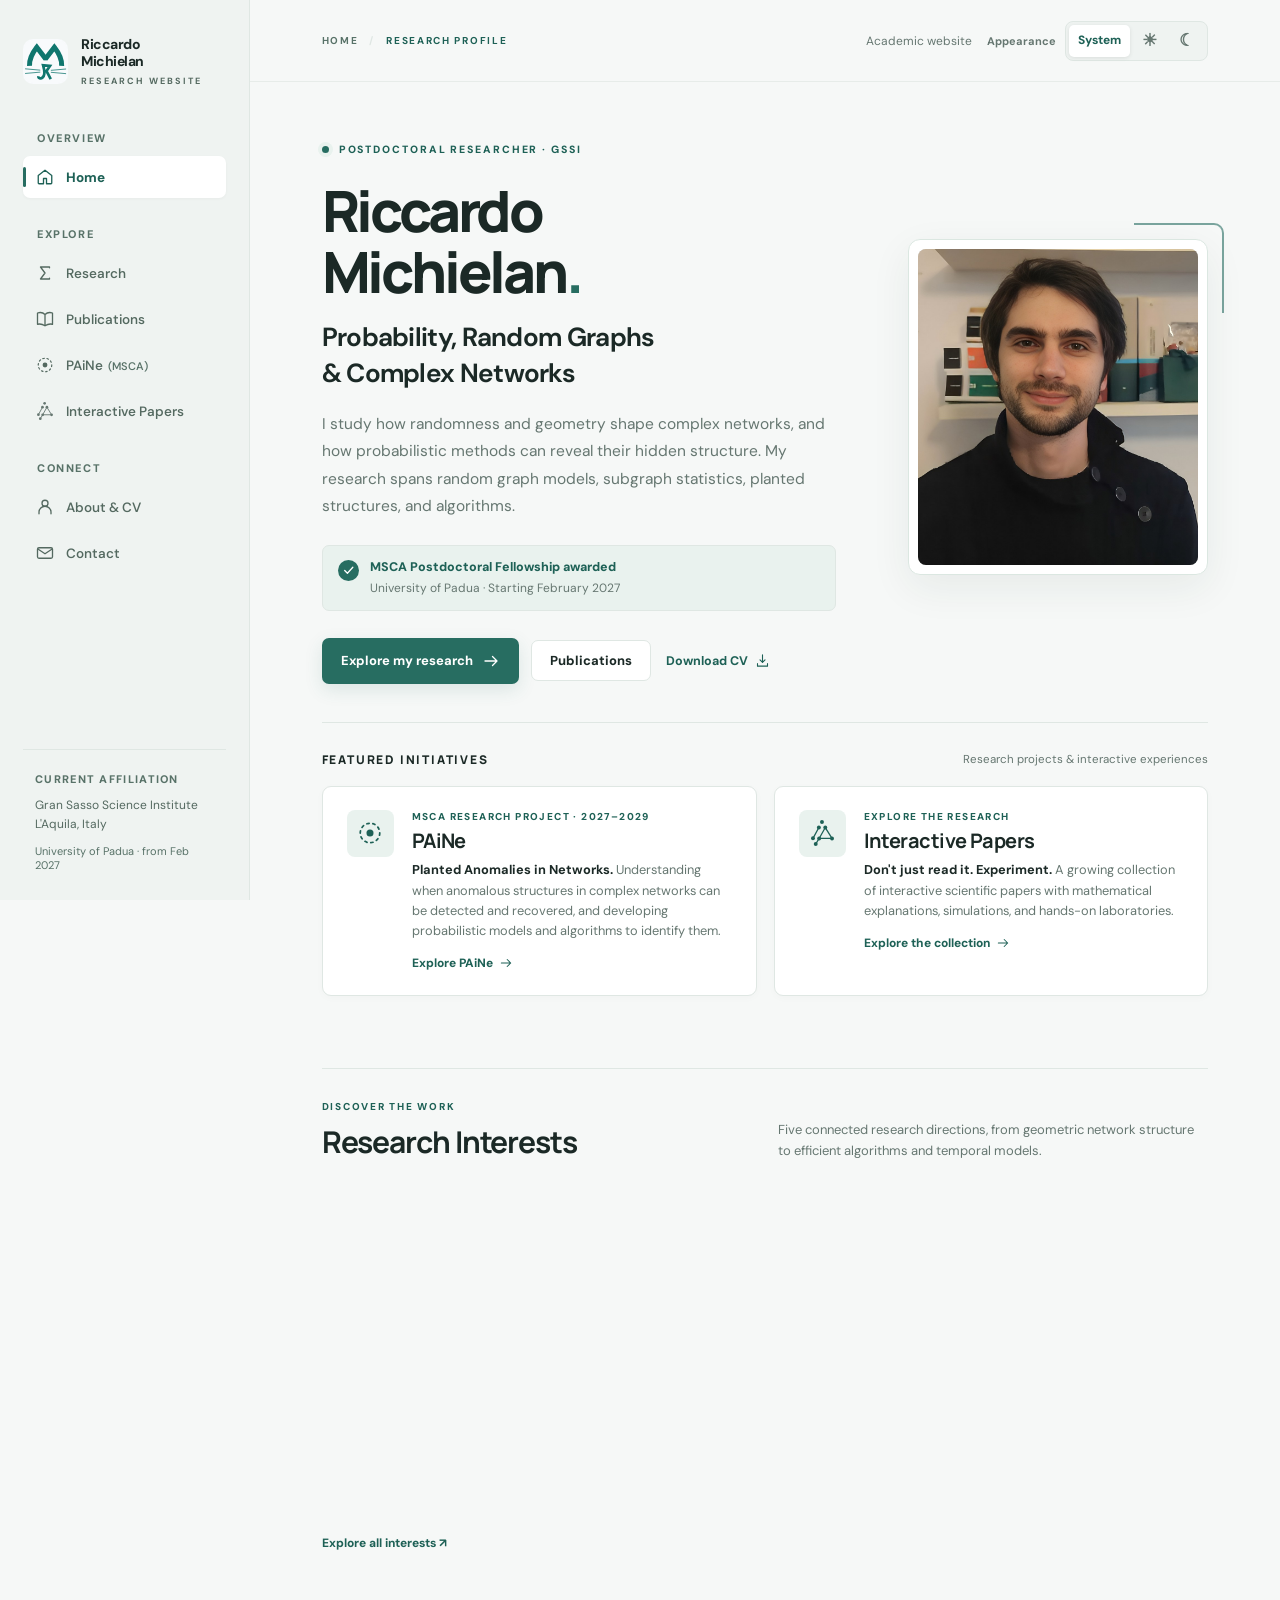
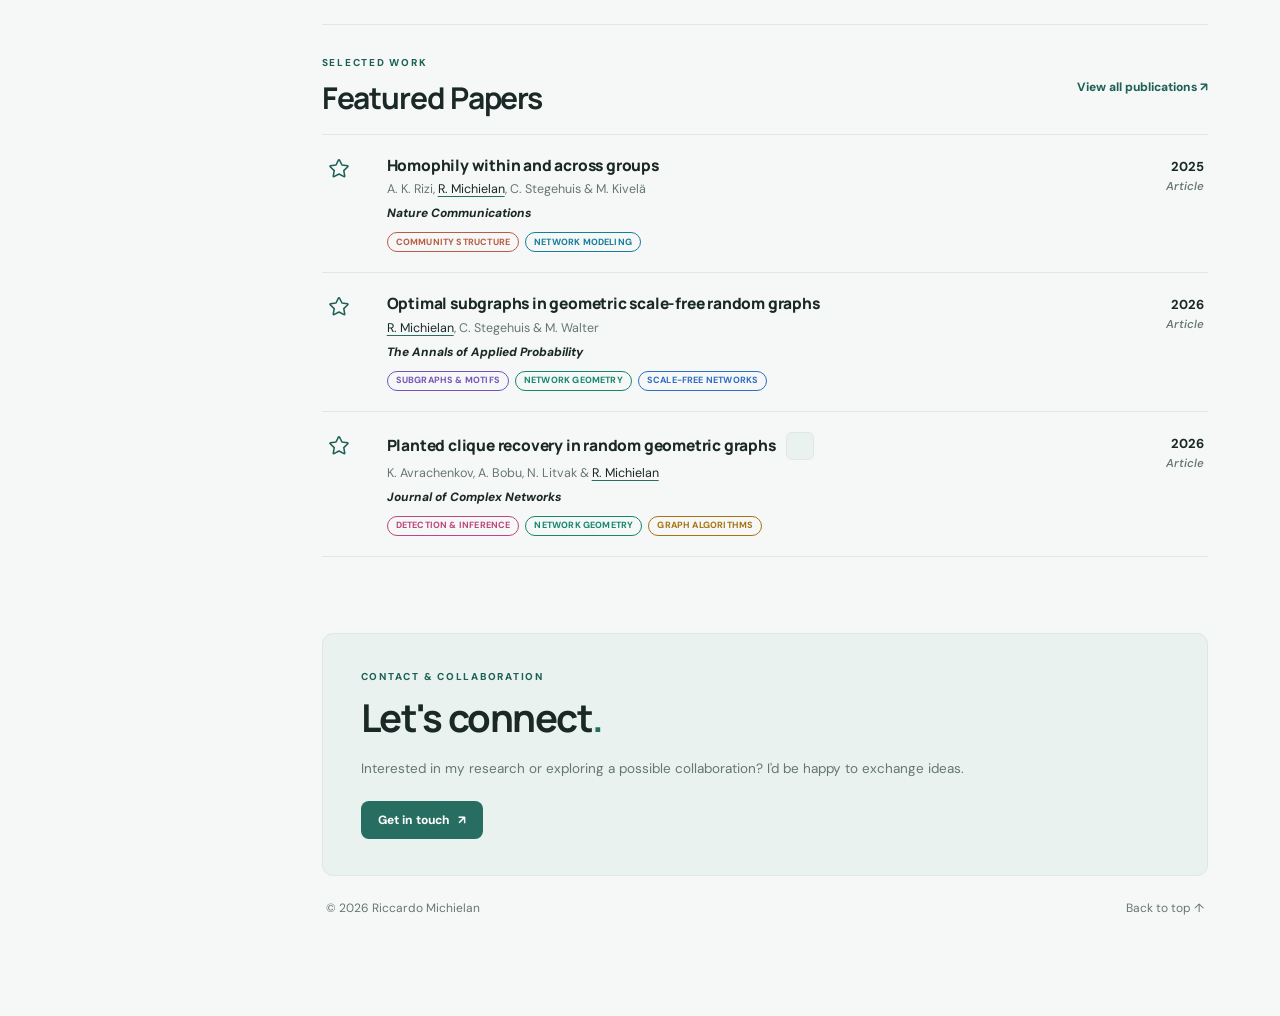
==== index.html @ 21cf95ad "Add files via upload" ====
<!DOCTYPE html>

<html data-theme="system" lang="en">
<head>
<meta charset="utf-8"/>
<meta content="width=device-width, initial-scale=1" name="viewport"/>
<meta content="light dark" name="color-scheme"/>
<meta content="Riccardo Michielan" name="author"/>
<meta content="Riccardo Michielan — probability, random graphs and complex networks. Research, publications, PAiNe and Interactive Papers." name="description"/>
<script>/* Set the saved appearance before rendering to avoid a flash. */
  (function(){var a='system';try{a=localStorage.getItem('ir-appearance')||localStorage.getItem('rm-site-appearance')||'system';}catch(e){}if(!['system','light','dark'].includes(a))a='system';var dark=a==='dark'||(a==='system'&&window.matchMedia&&matchMedia('(prefers-color-scheme: dark)').matches);document.documentElement.dataset.appearance=a;document.documentElement.dataset.theme=dark?'dark':'light';})();
  </script>
<meta content="#f6f8f7" name="theme-color"/>
<link href="assets/favicon-auto.svg?v=124" id="site-favicon" rel="icon" type="image/svg+xml"/>
<!-- SEO GENERATED: START -->
<link href="https://riccardo1803.github.io/site/" rel="canonical"/>
<meta content="index, follow, max-image-preview:large" name="robots"/>
<meta content="en_US" property="og:locale"/>
<meta content="website" property="og:type"/>
<meta content="Riccardo Michielan" property="og:site_name"/>
<meta content="Riccardo Michielan — Research" property="og:title"/>
<meta content="Riccardo Michielan — probability, random graphs and complex networks. Research, publications, PAiNe and Interactive Papers." property="og:description"/>
<meta content="https://riccardo1803.github.io/site/" property="og:url"/>
<meta content="https://riccardo1803.github.io/site/assets/social/home.png" property="og:image"/>
<meta content="1200" property="og:image:width"/>
<meta content="630" property="og:image:height"/>
<meta content="Riccardo Michielan — research in probability, random graphs and complex networks." property="og:image:alt"/>
<meta content="summary_large_image" name="twitter:card"/>
<meta content="Riccardo Michielan — Research" name="twitter:title"/>
<meta content="Riccardo Michielan — probability, random graphs and complex networks. Research, publications, PAiNe and Interactive Papers." name="twitter:description"/>
<meta content="https://riccardo1803.github.io/site/assets/social/home.png" name="twitter:image"/>
<script type="application/ld+json">{"@context":"https://schema.org","@graph":[{"@type":"WebPage","@id":"https://riccardo1803.github.io/site/#webpage","url":"https://riccardo1803.github.io/site/","name":"Riccardo Michielan — Research","inLanguage":"en","author":{"@id":"https://riccardo1803.github.io/site/#riccardo-michielan"}},{"@type":"Person","@id":"https://riccardo1803.github.io/site/#riccardo-michielan","name":"Riccardo Michielan","url":"https://riccardo1803.github.io/site/","image":"https://riccardo1803.github.io/site/assets/riccardo-portrait.jpg","identifier":"https://orcid.org/0000-0003-4642-8507","sameAs":["https://orcid.org/0000-0003-4642-8507","https://scholar.google.com/citations?user=sJLqJegAAAAJ&hl=en","https://www.researchgate.net/profile/Riccardo-Michielan-2","https://github.com/riccardo1803"],"knowsAbout":["Probability theory","Random graphs","Complex networks","Network geometry"],"affiliation":{"@type":"CollegeOrUniversity","name":"Gran Sasso Science Institute"},"alumniOf":[{"@type":"CollegeOrUniversity","name":"University of Twente"},{"@type":"CollegeOrUniversity","name":"University of Padua"}]},{"@type":"WebSite","@id":"https://riccardo1803.github.io/site/#website","url":"https://riccardo1803.github.io/site/","name":"Riccardo Michielan — Research","inLanguage":"en","creator":{"@id":"https://riccardo1803.github.io/site/#riccardo-michielan"}}]}</script>
<!-- SEO GENERATED: END -->
<title>Riccardo Michielan — Research</title>
<link href="assets/styles/site-core.css" rel="stylesheet"/>
<link href="assets/styles/carousel-foundation.css" rel="stylesheet"/>
<link href="assets/styles/index-specific.css" rel="stylesheet"/>
<link href="assets/styles/site-refinements.css" rel="stylesheet"/>


<link href="https://fonts.googleapis.com" rel="preconnect"/>
<link crossorigin="anonymous" href="https://fonts.gstatic.com" rel="preconnect"/>

</head>
<body>
<svg aria-hidden="true" style="position:absolute;width:0;height:0;overflow:hidden" xmlns="http://www.w3.org/2000/svg">
<symbol id="i-home" viewbox="0 0 24 24"><path d="m3 10 9-7 9 7v10a1 1 0 0 1-1 1h-6v-7h-4v7H4a1 1 0 0 1-1-1z"></path></symbol>
<symbol id="i-network" viewbox="0 0 24 24"><circle cx="6" cy="5" r="2"></circle><circle cx="18" cy="6" r="2"></circle><circle cx="12" cy="19" r="2"></circle><circle cx="3" cy="16" r="2"></circle><path d="M7.7 6 10.8 17M16.5 7.5 13 17.4M5 14.4l1-7.4"></path></symbol>
<symbol id="i-book" viewbox="0 0 24 24"><path d="M12 6c-3-3-7-3-10-2v15c4-1 7 0 10 2 3-2 6-3 10-2V4c-3-1-7-1-10 2Zm0 0v15"></path></symbol>
<symbol id="i-layers" viewbox="0 0 24 24"><path d="m12 3 9 5-9 5-9-5 9-5Zm-9 9 9 5 9-5M3 16l9 5 9-5"></path></symbol>
<symbol id="i-user" viewbox="0 0 24 24"><circle cx="12" cy="7" r="4"></circle><path d="M4 21v-2a8 8 0 0 1 16 0v2"></path></symbol>
<symbol id="i-mail" viewbox="0 0 24 24"><rect height="14" rx="2" width="20" x="2" y="5"></rect><path d="m3 7 9 6 9-6"></path></symbol>
<symbol id="i-arrow" viewbox="0 0 24 24"><path d="M4 12h16m-6-6 6 6-6 6"></path></symbol>
<symbol id="i-download" viewbox="0 0 24 24"><path d="M12 3v12m-4-4 4 4 4-4M4 17v4h16v-4"></path></symbol>
<symbol id="i-check" viewbox="0 0 24 24"><path d="m5 12 5 5L20 6"></path></symbol>
<symbol id="i-menu" viewbox="0 0 24 24"><path d="M4 6h16M4 12h16M4 18h16"></path></symbol>
</svg>
<div class="shell">
<aside aria-label="Primary navigation" class="sidebar" id="sidebar">
<a aria-label="Riccardo Michielan homepage" class="brand" href="#top">
<div aria-hidden="true" class="brandmark"><img alt="" class="site-logo-light" height="39" src="assets/logo-mitch-light.svg?v=124" width="39"/><img alt="" class="site-logo-dark" height="39" src="assets/logo-mitch-dark.svg?v=124" width="39"/></div>
<div><div class="brand-name">Riccardo<br/>Michielan</div><div class="brand-sub">Research website</div></div>
</a>
<nav class="side-nav">
<div><p class="nav-label">OVERVIEW</p><div class="nav-list"><a aria-current="page" class="nav-link active" href="#top"><svg class="ico"><use href="#i-home"></use></svg>Home</a></div></div>
<div><p class="nav-label">EXPLORE</p><div class="nav-list">
<a class="nav-link" href="research.html"><svg aria-hidden="true" class="ico" fill="none" stroke="currentColor" stroke-linecap="round" stroke-linejoin="round" stroke-width="1.75" viewbox="0 0 24 24"><path d="M18 5V4H6l6 8-6 8h12v-1"></path></svg>Research</a>
<a class="nav-link" href="publications.html"><svg class="ico"><use href="#i-book"></use></svg>Publications</a><a class="nav-link" href="paine.html"><svg aria-hidden="true" class="ico paine-nav-icon" viewbox="0 0 24 24"><circle cx="12" cy="12" fill="currentColor" r="3.25" stroke="none"></circle><circle cx="12" cy="12" fill="none" r="9" stroke="currentColor" stroke-dasharray="2.1 3.5" stroke-width="1.6"></circle></svg><span class="nav-paine-label">PAiNe <small>(MSCA)</small></span></a>
<a class="nav-link" href="interactive-papers.html"><span aria-hidden="true" class="nav-special-icon"></span>Interactive Papers</a>
</div></div>
<div><p class="nav-label">CONNECT</p><div class="nav-list">
<a class="nav-link" href="about.html"><svg class="ico"><use href="#i-user"></use></svg>About &amp; CV</a>
<a class="nav-link" href="contacts.html"><svg class="ico"><use href="#i-mail"></use></svg>Contact</a>
</div></div>
</nav>
<div class="sidebar-foot"><span class="key">CURRENT AFFILIATION</span><span class="where">Gran Sasso Science Institute<br/>L'Aquila, Italy</span><span class="tiny">University of Padua · from Feb 2027</span></div>
</aside>
<main class="main" id="top">
<header class="topbar">
<button aria-controls="sidebar" aria-expanded="false" aria-label="Open navigation" class="mobile-menu-btn" id="navToggle"><svg class="ico"><use href="#i-menu"></use></svg></button>
<div class="breadcrumbs"><span>Home</span><span class="slash">/</span><span>Research profile</span></div>
<div class="top-actions"><span class="top-year">Academic website</span><div aria-label="Appearance" class="appearance" role="group"><span class="appearance-label">Appearance</span><div class="appearance-buttons"><button aria-label="Follow system appearance" aria-pressed="true" id="theme-system" title="Use system appearance" type="button">System</button><button aria-label="Light appearance" aria-pressed="false" id="theme-light" title="Light appearance" type="button"><span aria-hidden="true" class="appearance-icon">☀</span></button><button aria-label="Dark appearance" aria-pressed="false" id="theme-dark" title="Dark appearance" type="button"><span aria-hidden="true" class="appearance-icon">☾</span></button></div></div></div>
</header>
<div class="content">
<section aria-labelledby="hero-title" class="hero">
<div class="hero-copy">
<div class="hero-head">
<div class="eyebrow">Postdoctoral researcher · GSSI</div>
<h1 id="hero-title"><span>Riccardo</span><span>Michielan<i>.</i></span></h1>
<p class="hero-discipline">Probability, Random Graphs<br/>&amp; Complex Networks</p>
</div>
<div class="hero-body">
<p class="hero-description">I study how randomness and geometry shape complex networks, and how probabilistic methods can reveal their hidden structure. My research spans random graph models, subgraph statistics, planted structures, and algorithms.</p>
<div class="status"><div class="status-symbol"><svg class="ico"><use href="#i-check"></use></svg></div><div><strong>MSCA Postdoctoral Fellowship awarded</strong><p>University of Padua · Starting February 2027</p></div></div>
<div class="actions"><a class="btn primary" href="research.html">Explore my research <svg class="ico"><use href="#i-arrow"></use></svg></a><a class="btn secondary" href="publications.html">Publications</a><a class="text-link" download="" href="assets/Riccardo_Michielan_CV.pdf">Download CV <svg class="ico" style="width:15px;height:15px"><use href="#i-download"></use></svg></a></div>
</div>
</div>
<div class="photo-area"><div aria-hidden="true" class="photo-corner"></div><div class="portrait-frame"><img alt="Portrait of Riccardo Michielan" decoding="async" fetchpriority="high" height="1150" src="assets/riccardo-portrait.jpg" width="1150"/></div></div>
</section>
<section aria-label="Featured initiatives" class="feature-section">
<div class="section-kicker"><h2>Featured initiatives</h2><span>Research projects &amp; interactive experiences</span></div>
<div class="feature-grid">
<article class="feature" id="paine"><div class="feature-icon"><svg aria-hidden="true" class="ico paine-nav-icon feature-brand-icon" viewbox="0 0 24 24"><circle cx="12" cy="12" fill="currentColor" r="3.25" stroke="none"></circle><circle cx="12" cy="12" fill="none" r="9" stroke="currentColor" stroke-dasharray="2.1 3.5" stroke-width="1.6"></circle></svg></div><div><div class="feature-label">MSCA research project · 2027–2029</div><h3>PAiNe</h3><p><strong>Planted Anomalies in Networks.</strong> Understanding when anomalous structures in complex networks can be detected and recovered, and developing probabilistic models and algorithms to identify them.</p><a href="paine.html">Explore PAiNe <svg class="ico" style="width:14px;height:14px"><use href="#i-arrow"></use></svg></a></div></article>
<article class="feature" id="interactive-research"><div class="feature-icon"><span aria-hidden="true" class="ip-brand-icon feature-brand-icon"></span></div><div><div class="feature-label">Explore the research</div><h3>Interactive Papers</h3><p><strong>Don't just read it. Experiment.</strong> A growing collection of interactive scientific papers with mathematical explanations, simulations, and hands-on laboratories.</p><a href="interactive-papers.html">Explore the collection <svg class="ico" style="width:14px;height:14px"><use href="#i-arrow"></use></svg></a></div></article>
</div>
</section>
<section aria-labelledby="research-heading" class="below-section research-interests" id="research">
<div class="section-title-row"><div><div class="small-overline">DISCOVER THE WORK</div><h2 id="research-heading">Research Interests</h2></div>
<p>Five connected research directions, from geometric network structure to efficient algorithms and temporal models.</p></div>
<div aria-label="Research interests carousel" class="research-carousel">
<div class="carousel-shell"><div aria-label="Five research interests. Scroll horizontally to explore." class="carousel-viewport" id="research-carousel" role="region" tabindex="0">
<div class="carousel-track">
<a aria-label="Read about Network Geometry" class="interest-card" href="research.html#network-geometry"><div class="interest-art"><img alt="Abstract network revealing a curved geometric surface" decoding="async" height="887" loading="lazy" src="assets/optimized/research-network-geometry.webp" width="1774"/></div><div class="interest-content"><span class="interest-index">01 / Models and structure</span><h3>Network Geometry</h3><p>How spatial structure and degree heterogeneity shape random networks.</p></div></a>
<a aria-label="Read about Subgraphs and Rare Events" class="interest-card" href="research.html#subgraphs-rare-events"><div class="interest-art"><img alt="An abstract graph with a highlighted four-node tetrahedron motif" decoding="async" height="887" loading="lazy" src="assets/optimized/research-subgraphs-rare-events.webp" width="1774"/></div><div class="interest-content"><span class="interest-index">02 / Local structure, fluctuations</span><h3>Subgraphs and Rare Events</h3><p>Subgraph statistics, optimal patterns and rare fluctuations.</p></div></a>
<a aria-label="Read about Inference of Hidden Structures" class="interest-card" href="research.html#hidden-structures"><div class="interest-art"><img alt="An abstract graph with dashed and partially obscured communities" decoding="async" height="887" loading="lazy" src="assets/optimized/research-hidden-structures.webp" width="1774"/></div><div class="interest-content"><span class="interest-index">03 / Detection and recovery</span><h3>Inference of Hidden Structures</h3><p>Homophily, network inference and recovery of latent patterns.</p></div></a>
<a aria-label="Read about Scalable Graph Algorithms" class="interest-card" href="research.html#scalable-algorithms"><div class="interest-art"><img alt="An abstract network reorganized into smaller graph structures" decoding="async" height="887" loading="lazy" src="assets/optimized/research-scalable-algorithms.webp" width="1774"/></div><div class="interest-content"><span class="interest-index">04 / Efficient computation</span><h3>Scalable Graph Algorithms</h3><p>Efficient generation, sampling and analysis of random networks.</p></div></a>
<a aria-label="Read about Temporal Networks &amp; Dynamics" class="interest-card" href="research.html#temporal-networks"><div class="interest-art"><img alt="An abstract temporal network with edges fading across layered time steps" decoding="async" height="887" loading="lazy" src="assets/optimized/research-temporal-networks.webp?v=124" width="1774"/></div><div class="interest-content"><span class="interest-index">05 / Network processes</span><h3>Temporal Networks &amp; Dynamics</h3><p>Connectivity and stochastic processes in time-varying graphs.</p></div></a>
</div>
</div><button aria-label="Previous research interest" class="carousel-arrow carousel-arrow-prev" id="carousel-prev" type="button">‹</button><button aria-label="Next research interest" class="carousel-arrow carousel-arrow-next" id="carousel-next" type="button">›</button></div>
<div class="carousel-bottom"><label class="carousel-range-label" for="carousel-scrubber">Browse research interests</label><input aria-label="Drag to browse the five research interests" id="carousel-scrubber" max="4" min="0" step="0.01" type="range" value="0"/><span aria-live="off" class="carousel-count" id="carousel-count">01 / 05</span></div>
</div><a class="section-all-link" href="research.html">Explore all interests ↗</a></section>
<section aria-labelledby="pub-heading" class="below-section publications-section" id="publications">
<div class="section-title-row publication-title-row"><div><div class="small-overline">SELECTED WORK</div><h2 id="pub-heading">Featured Papers</h2></div><a class="view-all" href="publications.html">View all publications <span aria-hidden="true">↗</span></a></div>
<div class="publication-list">
<!-- GENERATED FEATURED PAPERS: START -->
<article class="publication"><span class="pub-number pub-star-item" aria-hidden="true"><svg class="pub-featured-star" viewBox="0 0 24 24" fill="none" stroke="currentColor" stroke-width="1.85" stroke-linecap="round" stroke-linejoin="round"><path d="M12 2.9c.22 0 .42.13.52.34l2.73 5.48 6.05.89c.46.07.63.64.3.96l-4.38 4.27 1.04 6.04c.08.46-.4.8-.81.59L12 18.61l-5.45 2.86c-.41.21-.89-.13-.81-.59l1.04-6.04L2.4 10.57c-.33-.32-.16-.89.3-.96l6.05-.89 2.73-5.48c.10-.21.30-.34.52-.34Z"/></svg></span><div class="pub-main"><div class="pub-title-line"><a class="pub-title" href="https://doi.org/10.1038/s41467-025-66415-2" target="_blank" rel="noopener noreferrer">Homophily within and across groups</a></div><div class="pub-authors">A. K. Rizi, <span class="author-self">R. Michielan</span>, C. Stegehuis &amp; M. Kivelä</div><div class="pub-meta"><em>Nature Communications</em></div><div class="pub-tags"><span class="topic-tag tag-community">Community Structure</span><span class="topic-tag tag-modeling">Network Modeling</span></div></div><div class="pub-links pub-facts"><span class="pub-year">2025</span><span class="pub-kind">Article</span></div></article>
<article class="publication"><span class="pub-number pub-star-item" aria-hidden="true"><svg class="pub-featured-star" viewBox="0 0 24 24" fill="none" stroke="currentColor" stroke-width="1.85" stroke-linecap="round" stroke-linejoin="round"><path d="M12 2.9c.22 0 .42.13.52.34l2.73 5.48 6.05.89c.46.07.63.64.3.96l-4.38 4.27 1.04 6.04c.08.46-.4.8-.81.59L12 18.61l-5.45 2.86c-.41.21-.89-.13-.81-.59l1.04-6.04L2.4 10.57c-.33-.32-.16-.89.3-.96l6.05-.89 2.73-5.48c.10-.21.30-.34.52-.34Z"/></svg></span><div class="pub-main"><div class="pub-title-line"><a class="pub-title" href="https://doi.org/10.1214/26-AAP2301" target="_blank" rel="noopener noreferrer">Optimal subgraphs in geometric scale-free random graphs</a></div><div class="pub-authors"><span class="author-self">R. Michielan</span>, C. Stegehuis &amp; M. Walter</div><div class="pub-meta"><em>The Annals of Applied Probability</em></div><div class="pub-tags"><span class="topic-tag tag-motifs">Subgraphs &amp; Motifs</span><span class="topic-tag tag-geometry">Network Geometry</span><span class="topic-tag tag-scale-free">Scale-Free Networks</span></div></div><div class="pub-links pub-facts"><span class="pub-year">2026</span><span class="pub-kind">Article</span></div></article>
<article class="publication"><span class="pub-number pub-star-item" aria-hidden="true"><svg class="pub-featured-star" viewBox="0 0 24 24" fill="none" stroke="currentColor" stroke-width="1.85" stroke-linecap="round" stroke-linejoin="round"><path d="M12 2.9c.22 0 .42.13.52.34l2.73 5.48 6.05.89c.46.07.63.64.3.96l-4.38 4.27 1.04 6.04c.08.46-.4.8-.81.59L12 18.61l-5.45 2.86c-.41.21-.89-.13-.81-.59l1.04-6.04L2.4 10.57c-.33-.32-.16-.89.3-.96l6.05-.89 2.73-5.48c.10-.21.30-.34.52-.34Z"/></svg></span><div class="pub-main"><div class="pub-title-line"><a class="pub-title" href="https://doi.org/10.1093/comnet/cnag025" target="_blank" rel="noopener noreferrer">Planted clique recovery in random geometric graphs</a><a class="pub-ip-badge" href="interactive-papers/planted-cliques-rgg/" aria-label="Open interactive version of Planted clique recovery in random geometric graphs" title="Open Interactive Paper"><span class="ip-brand-icon pub-ip-icon" aria-hidden="true"></span></a></div><div class="pub-authors">K. Avrachenkov, A. Bobu, N. Litvak &amp; <span class="author-self">R. Michielan</span></div><div class="pub-meta"><em>Journal of Complex Networks</em></div><div class="pub-tags"><span class="topic-tag tag-inference">Detection &amp; Inference</span><span class="topic-tag tag-geometry">Network Geometry</span><span class="topic-tag tag-algorithms">Graph Algorithms</span></div></div><div class="pub-links pub-facts"><span class="pub-year">2026</span><span class="pub-kind">Article</span></div></article>
<!-- GENERATED FEATURED PAPERS: END -->
</div>
</section>
<section aria-labelledby="contact-heading" class="contact-section contact-brief" id="contact">
<div class="contact-intro"><div class="small-overline">CONTACT &amp; COLLABORATION</div><h2 id="contact-heading">Let's connect<span class="contact-period">.</span></h2><p>Interested in my research or exploring a possible collaboration? I'd be happy to exchange ideas.</p><a class="contact-brief-link" href="contacts.html">Get in touch <span aria-hidden="true">↗</span></a></div>
</section>
<footer class="site-footer"><span>© 2026 Riccardo Michielan</span><a href="#top">Back to top <span aria-hidden="true">↑</span></a></footer>
</div>
</main>
</div>
<script src="assets/site-shell.js"></script>
<script src="assets/research-carousel.js"></script></body>
</html>
---- assets/styles/site-core.css ----
@import url('https://fonts.googleapis.com/css2?family=DM+Sans:wght@400;450;500;550;600;650;700&family=Manrope:wght@400;500;600;700;800&display=swap');
    :root {
      font-family: 'DM Sans', 'Segoe UI', sans-serif;
      color-scheme: light;
      --bg: #f6f8f7; --panel: #fff; --sidebar: #eff3f1; --text: #1b2926; --muted: #667771;
      --subtle:#587268; --border: #dfe7e3; --line: #e7ece9; --accent: #276d61;
      --accent-strong:#1c5b51; --accent-soft:#e9f2ee; --accent-ink:#1e6156;
      --pill:#f2f6f4; --shadow: 0 13px 40px rgba(24,55,45,.07); --portrait-stroke:#dbe7e1;
      --photo-caption:#eff5f1; --noise: rgba(39,109,97,.035);
    }
    html[data-theme="dark"] { color-scheme: dark; --bg:#17191d; --panel:#25282d; --sidebar:#1e2125; --text:#edf0ee; --muted:#afb8ba; --subtle:#99a7aa; --border:#42484c; --line:#363d41; --accent:#83c8b4; --accent-strong:#a0dcc8; --accent-soft:#2a3735; --accent-ink:#b2e4d4; --pill:#30373a; --shadow:0 15px 38px rgba(0,0,0,.25);--portrait-stroke:#454c50; --photo-caption:#303638;--noise: rgba(115,198,168,.02);}
    @media(prefers-color-scheme:dark) { html[data-theme="system"] { color-scheme: dark; --bg:#17191d; --panel:#25282d; --sidebar:#1e2125; --text:#edf0ee; --muted:#afb8ba; --subtle:#99a7aa; --border:#42484c; --line:#363d41; --accent:#83c8b4; --accent-strong:#a0dcc8; --accent-soft:#2a3735; --accent-ink:#b2e4d4; --pill:#30373a; --shadow:0 15px 38px rgba(0,0,0,.25);--portrait-stroke:#454c50; --photo-caption:#303638;--noise:rgba(115,198,168,.02); } }
    *, *::before, *::after { box-sizing: border-box; }
    html { scroll-behavior:smooth; scroll-padding-top:40px; }
    body { margin:0; background:var(--bg); color:var(--text); font-size:15px; -webkit-font-smoothing:antialiased; }
    button, select { font:inherit; }
    a {color:inherit;text-decoration:none;} a:focus-visible, button:focus-visible, select:focus-visible { outline:3px solid var(--accent);outline-offset:3px; }
    .ico { width:18px;height:18px;stroke:currentColor;stroke-width:1.75;fill:none;stroke-linecap:round;stroke-linejoin:round;flex:none; }
    .shell { min-height:100vh;display:grid;grid-template-columns:250px minmax(0,1fr); }
    .sidebar { background:var(--sidebar);border-right:1px solid var(--border);padding:36px 23px 28px;display:flex;flex-direction:column;gap:44px; min-height:100vh; position:sticky;top:0;height:100vh; }
    .brand {display:flex;align-items:center;gap:13px;}
    .brandmark { width:42px;height:42px;border:1px solid var(--border);border-radius:12px;background:var(--panel);display:grid;place-items:center;color:var(--accent);flex:none; }
    .brand-name{font-size:14px;font-weight:750;letter-spacing:-.45px;line-height:1.22;}
    .brand-sub{margin-top:5px;text-transform:uppercase;font-size:9px;letter-spacing:2px;color:var(--muted);font-weight:700;}
    .side-nav {display:flex;flex-direction:column;gap:29px;}
    .nav-label {padding-left:14px;margin:0 0 11px;color:var(--subtle);font-weight:800;font-size:11px;letter-spacing:1.6px;}
    .nav-list {display:flex;flex-direction:column;gap:4px;}
    .nav-link {display:flex;align-items:center;gap:12px;padding:12px 13px;border-radius:10px;color:var(--muted);font-size:13.5px;font-weight:550;transition:background .15s,color .15s;}
    .nav-link:hover {background:var(--accent-soft);color:var(--accent-ink)}
    .nav-link.active {background:var(--panel);color:var(--accent-ink);box-shadow:0 1px 3px rgba(0,0,0,.035);font-weight:750;position:relative;}
    .nav-link.active::before {content:'';position:absolute;left:0;top:11px;bottom:11px;width:3px;border-radius:10px;background:var(--accent);}
    .sidebar-foot { margin-top:auto;border-top:1px solid var(--border);padding:22px 12px 0;display:flex;flex-direction:column;gap:10px; }
    .sidebar-foot .key {color:var(--subtle);font-size:11px;letter-spacing:1.3px;font-weight:800;}
    .sidebar-foot .where {color:var(--muted);font-size:12px;line-height:1.6;}
    .sidebar-foot .tiny {color:var(--subtle);font-size:11px;}
    .main {min-width:0;}
    .topbar {min-height:82px;border-bottom:1px solid var(--line);display:flex;align-items:center;justify-content:space-between;padding:0 clamp(32px,5.6vw,90px);gap:12px;}
    .breadcrumbs {display:flex;align-items:center;gap:11px;color:var(--subtle);font-weight:700;font-size:10px;letter-spacing:1.7px;text-transform:uppercase;}
    .breadcrumbs span:last-child{color:var(--accent-ink);}
    .breadcrumbs .slash{color:var(--border);}
    .top-actions {display:flex;align-items:center;gap:15px;}
    .top-year {color:var(--muted);font-size:12px;}
    /* Reuses Interactive Research's three-way appearance control: System / sun / moon. */
    .appearance {display:flex;align-items:center;gap:9px;color:var(--muted);font-size:12px;}
    .appearance-label{font-weight:700;font-size:11px;color:var(--muted)}
    .appearance-buttons {display:inline-flex;align-items:center;gap:2px;padding:3px;border:1px solid var(--border);border-radius:11px;background:var(--sidebar);}
    .appearance-buttons button {cursor:pointer;min-width:35px;min-height:32px;padding:7px 9px;line-height:1.1;border:0;border-radius:7px;background:transparent;color:var(--muted);font-size:12px;font-weight:750;}
    .appearance-buttons button[aria-pressed="true"] {background:var(--panel);color:var(--accent-ink);box-shadow:0 1px 4px rgba(0,0,0,.09);}
    .appearance-buttons button:hover{color:var(--text);}
    .appearance-buttons .appearance-icon {font-size:17px;line-height:1;display:block;}
    .appearance-buttons button:focus-visible{outline:2px solid var(--accent);outline-offset:2px;}
    .mobile-menu-btn {display:none;}
    .content {max-width:1380px;margin:0 auto;padding:0 clamp(32px,5.6vw,90px) 100px;}
    .hero {display:grid;grid-template-columns:minmax(0,1fr) 308px;align-items:center;gap:clamp(30px,5vw,78px);padding-top:48px;padding-bottom:38px;}
    .hero-copy {padding:13px 0 0;}
    .eyebrow {display:flex;gap:10px;align-items:center;color:var(--accent-ink);letter-spacing:1.9px;font-size:10.5px;font-weight:800;text-transform:uppercase;}
    .eyebrow:before {content:'';height:7px;width:7px;border-radius:50%;background:var(--accent);box-shadow:0 0 0 4px var(--accent-soft);}
    h1,h2,h3 {font-family:'Manrope','Segoe UI',sans-serif;}
    h1 {font-size:clamp(46px,4.45vw,70px);line-height:1.075;letter-spacing:-3.2px;margin:24px 0 18px;font-weight:800;}
    h1 span{display:block;} h1 i{font-style:normal;color:var(--accent);}
    .hero-discipline {font-size:clamp(20px,2.05vw,27px);line-height:1.35;letter-spacing:-.7px;font-weight:650;margin:0 0 20px;max-width:590px;}
    .hero-description {font-size:15.5px;line-height:1.75;color:var(--muted);max-width:560px;margin:0;}
    .status {display:flex;align-items:flex-start;gap:11px;background:var(--accent-soft);border:1px solid var(--border);border-radius:10px;max-width:575px;margin-top:25px;padding:13px 15px;}
    .status-symbol {background:var(--accent);color:var(--panel);border-radius:50%;display:flex;align-items:center;justify-content:center;width:21px;height:21px;flex:none;margin-top:1px;}
    .status-symbol .ico{width:13px;height:13px;stroke-width:2.4;}
    .status strong {font-size:12.5px;color:var(--accent-ink);font-weight:800;display:block;line-height:1.35;}
    .status p{font-size:12px;color:var(--muted);line-height:1.5;margin:3px 0 0;}
    .actions {display:flex;align-items:center;flex-wrap:wrap;gap:12px;margin-top:27px;}
    .btn {border-radius:10px;padding:13px 18px;display:inline-flex;align-items:center;gap:9px;font-weight:750;font-size:13px;line-height:1;border:1px solid transparent;transition:transform .15s,background .15s;}
    .btn:hover{transform:translateY(-2px);}
    .btn.primary {background:var(--accent);color:#fff;box-shadow:0 6px 18px rgba(39,109,97,.13);}
    .btn.primary:hover {background:var(--accent-strong)}
    html[data-theme="dark"] .btn.primary {color:#122720;}
    .btn.secondary {background:var(--panel);border-color:var(--border);color:var(--text);}
    .btn.secondary:hover{border-color:var(--accent)}
    .text-link {display:inline-flex;align-items:center;gap:7px;font-weight:700;color:var(--accent-ink);font-size:12.5px;padding:10px 3px;}
    .text-link:hover{text-decoration:underline;text-underline-offset:4px;}
    .photo-area {position:relative;width:100%;max-width:300px;justify-self:end;}
    .photo-corner {position:absolute;z-index:0;right:-16px;top:-16px;width:90px;height:90px;border-top:2px solid var(--accent);border-right:2px solid var(--accent);border-radius:0 15px 0 0;opacity:.6;}
    .portrait-frame{position:relative;z-index:1;background:var(--panel);padding:9px;border-radius:19px;border:1px solid var(--portrait-stroke);box-shadow:var(--shadow);}
    .portrait-frame img {width:100%;height:316px;object-fit:cover;object-position:center 44%;display:block;border-radius:12px;background:#d3d5cf;}
    .feature-section {border-top:1px solid var(--border);padding:28px 0 0;}
    .section-kicker {display:flex;align-items:center;justify-content:space-between;gap:14px;margin-bottom:18px;}
    .section-kicker h2 {font-size:12px;letter-spacing:1.8px;margin:0;font-weight:800;text-transform:uppercase;}
    .section-kicker span {font-size:11.5px;color:var(--muted);}
    .feature-grid {display:grid;grid-template-columns:1fr 1fr;gap:17px;}
    .feature {background:var(--panel);border:1px solid var(--border);border-radius:15px;display:flex;align-items:flex-start;gap:18px;padding:23px 24px;min-height:182px;box-shadow:0 2px 9px rgba(20,50,38,.025);}
    .feature-icon {flex:none;display:grid;place-items:center;width:47px;height:47px;border-radius:12px;background:var(--accent-soft);color:var(--accent-ink);}
    .feature-icon svg{width:26px;height:26px;}
    .feature-label {font-size:10px;color:var(--accent-ink);font-weight:800;letter-spacing:1.4px;text-transform:uppercase;}
    .feature h3 {font-size:20px;letter-spacing:-.55px;margin:6px 0 7px;line-height:1.24;}
    .feature p {font-size:12.8px;color:var(--muted);margin:0 0 11px;line-height:1.57;}
    .feature p strong{color:var(--text);font-weight:700;}
    .feature a{color:var(--accent-ink);display:inline-flex;align-items:center;gap:6px;font-size:12px;font-weight:750;}
    .feature a:hover{text-decoration:underline;text-underline-offset:3px;}
    .below-section{margin-top:83px;padding-top:31px;border-top:1px solid var(--border);}
    .below-section h2{font-size:26px;letter-spacing:-.9px;margin:0 0 12px;}
    .below-section .intro{font-size:14px;color:var(--muted);line-height:1.7;margin:0 0 22px;max-width:780px;}
    .directions {display:grid;grid-template-columns:repeat(3,1fr);gap:16px;}
    .direction {background:var(--panel);border:1px solid var(--border);border-radius:12px;padding:22px;}
    .direction span{font-size:11px;letter-spacing:1px;color:var(--accent-ink);font-weight:800;}
    .direction h3{font-size:17px;margin:11px 0 9px;letter-spacing:-.3px;}
    .direction p{font-size:13px;color:var(--muted);line-height:1.6;margin:0;}
    .paper {display:flex;justify-content:space-between;align-items:center;gap:20px;padding:20px 4px;border-bottom:1px solid var(--border);}
    .paper h3{font-size:15px;font-weight:700;margin:0 0 6px;}
    .paper p{font-size:12px;color:var(--muted);margin:0;}
    .paper .arrow {color:var(--accent);font-size:18px;}
    .aboutgrid {display:grid;grid-template-columns:1fr 1fr;gap:24px;}
    .aboutgrid p {font-size:14px;line-height:1.8;color:var(--muted);margin:0;}
    .footer {padding:42px 0 0;margin-top:65px;border-top:1px solid var(--border);display:flex;justify-content:space-between;gap:24px;align-items:center;color:var(--muted);font-size:12px;}
    .footer a {color:var(--accent-ink);text-decoration:underline;text-underline-offset:4px;}
    @media (max-width:1250px) {
      .shell{grid-template-columns:225px minmax(0,1fr)}.sidebar{padding:30px 17px 23px;gap:34px}
      .content{padding-left:38px;padding-right:38px}.topbar{padding-left:38px;padding-right:38px}
      .hero{grid-template-columns:minmax(0,1fr) 278px;gap:32px;padding-top:43px;}
      h1{font-size:clamp(43px,4.35vw,59px)}.portrait-frame img{height:287px}.photo-area{max-width:270px}
      .feature{padding:21px 17px;gap:12px}
    }
    @media (max-width:920px) {
      .shell {display:block;}.sidebar{width:min(300px,86vw);height:100dvh;position:fixed;z-index:100;left:0;top:0;transform:translateX(-102%);transition:transform .2s;box-shadow:var(--shadow)}
      body.nav-open .sidebar{transform:none;} body.nav-open::after{content:'';position:fixed;inset:0;background:rgba(0,0,0,.35);z-index:90;}
      .topbar{height:68px;min-height:68px;padding:0 30px;}.content{padding:0 30px 70px}
      .mobile-menu-btn{display:grid;place-items:center;background:var(--panel);border:1px solid var(--border);border-radius:9px;width:37px;height:37px;color:var(--text);cursor:pointer;}
      .breadcrumbs {margin-right:auto;}.top-year{display:none;}
      .hero{grid-template-columns:minmax(0,1fr) 240px;gap:22px;}.portrait-frame img{height:253px;}.photo-area{max-width:237px} h1{letter-spacing:-2px;font-size:49px;}
      .feature{flex-direction:column;}
    }
    @media(max-width:660px) {
      .topbar{padding:0 20px;gap:9px;}.breadcrumbs{font-size:9px;gap:7px;letter-spacing:1px;}.content{padding:0 21px 60px;}
      .appearance-label{display:none;}.appearance-buttons button{min-width:33px;min-height:34px;padding:7px 7px;}
      .hero{display:flex;flex-direction:column;align-items:stretch;padding:27px 0 29px;gap:18px;}
      .hero-copy{display:contents;}
      .hero-head{order:1;}
      .photo-area{order:2;align-self:center;width:178px;max-width:55vw;margin:4px 0;}
      .portrait-frame{padding:7px;border-radius:16px;}
      .portrait-frame img{height:188px;object-position:center 42%;border-radius:11px;}
      .photo-corner{right:-11px;top:-11px;width:56px;height:56px;}
      .hero-body{order:3;}
      h1{font-size:clamp(46px,11.6vw,62px);letter-spacing:-2.4px;margin:19px 0 13px;}
      .hero-discipline{font-size:22px;}.hero-description{font-size:14px;line-height:1.7;}.status{margin-top:20px;}
      .actions{gap:8px;margin-top:23px;}.btn{padding:12px 13px;font-size:12px;}.text-link{font-size:12px;}
      .feature-grid{grid-template-columns:1fr;gap:12px;}.feature{min-height:0;flex-direction:row; padding:20px 17px;}.feature-icon{width:40px;height:40px;}.feature h3{font-size:19px;}
      .section-kicker{align-items:flex-start;}.section-kicker span{max-width:140px;text-align:right;}
      .below-section{margin-top:58px;}.directions,.aboutgrid{grid-template-columns:1fr;}.footer{align-items:flex-start;flex-direction:column;}
    }
    @media (prefers-reduced-motion:reduce){html{scroll-behavior:auto;}*,*::before,*::after{transition:none!important;}}

    /* Homepage sections: final agreed structure */
    .below-section{margin-top:72px;padding-top:31px}
    .section-title-row{display:flex;align-items:end;justify-content:space-between;gap:28px;margin-bottom:21px}
    .small-overline{font-size:10px;letter-spacing:1.75px;font-weight:800;color:var(--accent-ink);margin-bottom:8px}
    .section-title-row h2{margin:0;letter-spacing:-1.1px;font-size:30px}
    .section-title-row>p{font-size:13px;color:var(--muted);line-height:1.65;margin:0;max-width:430px}
    .interests-grid{display:grid;grid-template-columns:repeat(3,minmax(0,1fr));gap:15px}
    .interest-card{background:var(--panel);border:1px solid var(--border);border-radius:14px;overflow:hidden;min-width:0;transition:transform .2s,border-color .2s}
    .interest-card:hover{transform:translateY(-3px);border-color:var(--accent)}
    .interest-art{background:#f1f5f2;border-bottom:1px solid var(--border);overflow:hidden;aspect-ratio:2 / 1}
    .interest-art img{width:100%;height:100%;object-fit:cover;display:block}
    html[data-theme="dark"] .interest-art img{filter:brightness(.78) saturate(.7) contrast(1.1)}
    .interest-content{padding:19px 18px 20px}
    .interest-index{font-size:9px;letter-spacing:1.15px;font-weight:800;color:var(--accent-ink)}
    .interest-content h3{font-size:16px;letter-spacing:-.45px;line-height:1.35;margin:10px 0 10px}
    .interest-content p{margin:0;color:var(--muted);font-size:12.5px;line-height:1.7}
    .publication-title-row{align-items:center;margin-bottom:16px}
    .view-all{color:var(--accent-ink);font-size:12px;font-weight:800;white-space:nowrap}
    .view-all:hover{text-decoration:underline;text-underline-offset:3px}
    .publication-list{border-top:1px solid var(--border)}
    .publication{display:grid;grid-template-columns:42px minmax(0,1fr) auto;align-items:start;gap:19px;padding:20px 4px;border-bottom:1px solid var(--border)}
    .pub-number{background:var(--accent-soft);color:var(--accent-ink);font-size:11px;font-weight:800;padding:10px 5px;border:1px solid var(--border);border-radius:8px;text-align:center}
    .pub-title{font-family:'Manrope','Segoe UI',sans-serif;font-size:15.5px;line-height:1.4;font-weight:800;letter-spacing:-.2px}
    .pub-title:hover{color:var(--accent-ink)}
    .pub-authors{color:var(--muted);font-size:12.5px;margin-top:5px}
    .pub-authors .author-self{color:var(--text);text-decoration:underline;text-decoration-color:var(--accent);text-decoration-thickness:1.3px;text-underline-offset:3px;font-weight:inherit}
    .pub-meta{font-size:12px;color:var(--muted);margin-top:8px;display:flex;gap:10px;align-items:center;flex-wrap:wrap}
    .pub-meta em{color:var(--text);font-style:italic;font-weight:600}
    .pub-meta span::before{content:'';display:inline-block;width:3px;height:3px;background:var(--subtle);border-radius:50%;vertical-align:middle;margin-right:10px}
    .pub-tags{display:flex;flex-wrap:wrap;gap:6px;margin-top:11px}
    /* Reusable thematic publication chips: soft pastel colors with stable meaning across pages. */
    .pub-tags .topic-tag{display:inline-flex;align-items:center;min-height:25px;border-radius:999px;padding:4px 11px;border:1px solid var(--tag-border);background:var(--tag-bg);color:var(--tag-fg);font-size:10.5px;font-weight:700;line-height:1.25;white-space:nowrap}
    .tag-community{--tag-bg:#efeafa;--tag-fg:#5e4784;--tag-border:#e3d9f5}
    .tag-modeling{--tag-bg:#e5effa;--tag-fg:#315d7d;--tag-border:#d3e5f7}
    .tag-geometry{--tag-bg:#e0f2e8;--tag-fg:#26644d;--tag-border:#cfebda}
    .tag-scale-free{--tag-bg:#f9efd9;--tag-fg:#795b2e;--tag-border:#f0e1bc}
    .tag-motifs{--tag-bg:#f8e8ef;--tag-fg:#844d68;--tag-border:#f0d8e4}
    .tag-inference{--tag-bg:#eee9fc;--tag-fg:#5c4787;--tag-border:#e3daf7}
    .tag-algorithms{--tag-bg:#e1f2f1;--tag-fg:#276d68;--tag-border:#cce8e6}
    .tag-rare-events{--tag-bg:#fae8de;--tag-fg:#86523a;--tag-border:#f2d9c8}
    .tag-temporal{--tag-bg:#e8edfa;--tag-fg:#4b5e91;--tag-border:#dce3f6}
    html[data-theme="dark"] .tag-community{--tag-bg:#383047;--tag-fg:#d9c6fa;--tag-border:#514266}
    html[data-theme="dark"] .tag-modeling{--tag-bg:#253b4b;--tag-fg:#b9dcf4;--tag-border:#365368}
    html[data-theme="dark"] .tag-geometry{--tag-bg:#244137;--tag-fg:#b7ebd0;--tag-border:#34604c}
    html[data-theme="dark"] .tag-scale-free{--tag-bg:#453b2c;--tag-fg:#f1d8a1;--tag-border:#635139}
    html[data-theme="dark"] .tag-motifs{--tag-bg:#493241;--tag-fg:#f3c6dd;--tag-border:#654256}
    html[data-theme="dark"] .tag-inference{--tag-bg:#372e4b;--tag-fg:#dfcafd;--tag-border:#514265}
    html[data-theme="dark"] .tag-algorithms{--tag-bg:#203e3d;--tag-fg:#b3e9e5;--tag-border:#31605a}
    html[data-theme="dark"] .tag-rare-events{--tag-bg:#49342b;--tag-fg:#f7cbb5;--tag-border:#665041}
    html[data-theme="dark"] .tag-temporal{--tag-bg:#2b354f;--tag-fg:#c4d3fa;--tag-border:#3f4d69}
    .pub-links{display:flex;flex-wrap:wrap;justify-content:flex-end;gap:12px;align-items:center;padding-top:4px;min-width:123px}
    .pub-links a{font-size:12px;color:var(--accent-ink);font-weight:800;white-space:nowrap}
    .pub-links a:hover{text-decoration:underline;text-underline-offset:3px}
    .pub-links .pub-interactive{padding:4px 7px;background:var(--accent-soft);border-radius:6px}
    .contact-section{margin-top:76px;background:var(--accent-soft);border:1px solid var(--border);padding:38px 35px;border-radius:16px;display:grid;grid-template-columns:minmax(0,1.2fr) minmax(0,1fr);gap:35px;align-items:center}
    .contact-intro h2{font-size:clamp(31px,3vw,40px);letter-spacing:-1.5px;margin:0 0 14px}
    .contact-period{color:var(--accent)}
    .contact-intro p{margin:0;color:var(--muted);font-size:13.5px;line-height:1.7;max-width:500px}
    .contact-details{border-left:1px solid var(--border);padding-left:34px;min-width:0}
    .contact-email{display:inline-flex;align-items:center;gap:10px;color:var(--accent-ink);font-size:clamp(12px,1.2vw,15px);font-weight:800;overflow-wrap:anywhere;margin-bottom:22px}
    .contact-email:hover{text-decoration:underline;text-underline-offset:3px}
    .social-links{display:flex;flex-wrap:wrap;gap:9px}
    .social-links a{padding:9px 11px;border:1px solid var(--border);border-radius:8px;color:var(--text);background:var(--panel);font-weight:700;font-size:11px}
    .social-links a:hover{border-color:var(--accent);color:var(--accent-ink)}
    .site-footer{display:flex;align-items:center;justify-content:space-between;gap:15px;padding:24px 4px 0;color:var(--muted);font-size:12px}
    .site-footer a:hover{color:var(--accent-ink)}
    @media(max-width:1200px){.interests-grid{gap:11px}.interest-content{padding:16px 14px 17px}.contact-section{padding:30px 25px;gap:23px}.contact-details{padding-left:25px}}
    @media(max-width:920px){.interests-grid{grid-template-columns:repeat(3,minmax(0,1fr))}.interest-content h3{font-size:15px}.contact-section{grid-template-columns:1fr;gap:22px}.contact-details{border-left:0;border-top:1px solid var(--border);padding:20px 0 0}.publication{grid-template-columns:34px minmax(0,1fr) auto;gap:11px}}
    @media(max-width:660px){.below-section{margin-top:53px}.section-title-row{flex-direction:column;align-items:stretch;gap:9px}.section-title-row h2{font-size:26px}.section-title-row>p{font-size:12.5px}.interests-grid{grid-template-columns:1fr;gap:13px}.interest-art{aspect-ratio:2.05/1}.interest-content h3{font-size:17px}.publication-title-row{flex-direction:row;align-items:end;gap:9px}.publication-title-row h2{font-size:23px}.view-all{font-size:10.5px;max-width:100px;white-space:normal;text-align:right}.publication{grid-template-columns:30px minmax(0,1fr);gap:9px;padding:18px 0}.pub-number{padding:8px 2px;font-size:10px}.pub-links{grid-column:2;justify-content:flex-start;min-width:0;padding:2px 0}.pub-title{font-size:14px}.pub-authors,.pub-meta{font-size:11.5px}.contact-section{margin-top:60px;padding:25px 20px}.contact-intro h2{font-size:32px}.contact-email{font-size:13px}.social-links a{font-size:10px;padding:8px 9px}}

    /* v1.6: neutral graphite dark surfaces, preserving accent green and rounded publication chips. */
    /* v1.5: slightly sharper Network Studio geometry, preserving pastel pill tags. */
    .brandmark { border-radius:9px; }
    .nav-link { border-radius:7px; }
    .appearance-buttons { border-radius:8px; }
    .appearance-buttons button { border-radius:5px; }
    .mobile-menu-btn { border-radius:7px; }
    .status { border-radius:7px; }
    .btn { border-radius:7px; }
    .photo-corner { border-radius:0 10px 0 0; }
    .portrait-frame { border-radius:12px; }
    .portrait-frame img { border-radius:8px; }
    .feature { border-radius:9px; }
    .feature-icon { border-radius:8px; }
    .interest-card { border-radius:9px; }
    .pub-number { border-radius:6px; }
    .pub-links .pub-interactive { border-radius:5px; }
    .contact-section { border-radius:10px; }
    .social-links a { border-radius:6px; }
    /* Keep the topic tags rounded as specifically approved. */
    .pub-tags .topic-tag { border-radius:999px; }
  

/* v1.7: reusable artistic five-area carousel */
.research-carousel{min-width:0;position:relative}
.carousel-viewport{overflow-x:auto;overflow-y:hidden;scroll-snap-type:x mandatory;scrollbar-width:none;overscroll-behavior-inline:contain;scroll-behavior:smooth;border-radius:9px;}
.carousel-viewport::-webkit-scrollbar{display:none}
.carousel-track{display:flex;gap:15px;align-items:stretch}
.carousel-track .interest-card{flex:0 0 calc((100% - 30px)/3);scroll-snap-align:start;display:block;color:var(--text);text-decoration:none}
.carousel-track .interest-card:focus-visible{outline:3px solid var(--accent);outline-offset:-3px}
.interest-content{min-height:165px;display:flex;flex-direction:column}
.interest-content h3{margin-bottom:9px}
.interest-read-more{display:block;margin-top:auto;padding-top:12px;color:var(--accent-ink);font-size:11px;font-weight:750}
.interest-card:hover .interest-read-more{text-decoration:underline;text-underline-offset:3px}
.carousel-bottom{display:flex;align-items:center;gap:15px;margin-top:17px}
.carousel-progress{height:3px;border-radius:99px;background:var(--border);overflow:hidden;flex:1;position:relative}
.carousel-progress span{display:block;width:20%;height:100%;border-radius:99px;background:var(--accent);transition:transform .6s;transform:translateX(0)}
.carousel-count{min-width:43px;color:var(--muted);font-size:11px;font-weight:750;font-variant-numeric:tabular-nums;text-align:center}
.carousel-pause{background:var(--panel);border:1px solid var(--border);color:var(--muted);border-radius:7px;font-size:11px;padding:7px 11px;cursor:pointer;min-width:83px}
.carousel-pause:hover{color:var(--text);border-color:var(--accent)}
.section-all-link{display:inline-flex;margin-top:12px;color:var(--accent-ink);font-size:12px;font-weight:750}
.section-all-link:hover{text-decoration:underline}
@media(max-width:1000px){.carousel-track{gap:12px}.carousel-track .interest-card{flex-basis:calc((100% - 12px)/2)}}
@media(max-width:660px){.carousel-track .interest-card{flex:0 0 84%;}.carousel-viewport{margin-right:-21px;padding-right:21px}.interest-art{aspect-ratio:2/1}.interest-content{min-height:157px}.carousel-bottom{margin-top:13px}}
@media(prefers-reduced-motion:reduce){.carousel-viewport{scroll-behavior:auto}.carousel-progress span{transition:none}}
---- assets/styles/index-specific.css ----
.pub-tags .topic-tag{background:transparent!important;border:1.3px solid var(--tag-fg)!important;color:var(--tag-fg)!important}
.tag-geometry{--tag-fg:#16866d!important}.tag-motifs{--tag-fg:#7854b9!important}.tag-scale-free{--tag-fg:#316bc3!important}.tag-inference{--tag-fg:#bc467d!important}.tag-community{--tag-fg:#ba5c45!important}.tag-algorithms{--tag-fg:#a87311!important}.tag-modeling{--tag-fg:#147e9c!important}.tag-rare-events{--tag-fg:#a43f4b!important}.tag-temporal{--tag-fg:#5667b0!important}
html[data-theme="dark"] .tag-geometry{--tag-fg:#72d7b4!important}html[data-theme="dark"] .tag-motifs{--tag-fg:#ba9cf7!important}html[data-theme="dark"] .tag-scale-free{--tag-fg:#8bb7ff!important}html[data-theme="dark"] .tag-inference{--tag-fg:#f89bc5!important}html[data-theme="dark"] .tag-community{--tag-fg:#ffa48e!important}html[data-theme="dark"] .tag-algorithms{--tag-fg:#edc271!important}html[data-theme="dark"] .tag-modeling{--tag-fg:#73c9e4!important}html[data-theme="dark"] .tag-rare-events{--tag-fg:#f18f9b!important}html[data-theme="dark"] .tag-temporal{--tag-fg:#abb7fa!important}



/* v1.17 — Unified sidebar icon tint; uploaded SVG remains full-color elsewhere */
.nav-link .nav-special-icon {display:block;flex:0 0 18px;width:18px;height:18px;background-color:var(--muted);
  -webkit-mask:url("../interactive-papers-icon.svg") center / contain no-repeat;
  mask:url("../interactive-papers-icon.svg") center / contain no-repeat;
  filter:none!important;}
html[data-theme="dark"] .nav-link .nav-special-icon{filter:none!important;}



/* v1.17 QA: narrow-view navigation preserves current breadcrumb and appearance controls. */
@media(max-width:360px){
  .topbar{padding-left:10px;padding-right:10px;gap:5px;}
  .breadcrumbs{flex:0 1 auto;min-width:0;gap:0;overflow:hidden;white-space:nowrap;letter-spacing:.5px;}
  .breadcrumbs > a,.breadcrumbs > .slash{display:none;}
  .breadcrumbs > span:last-child{display:block;max-width:100%;overflow:hidden;text-overflow:ellipsis;white-space:nowrap;}
  .top-actions{flex:0 0 auto;gap:0;}
  .appearance-buttons button{min-width:29px;padding-left:6px;padding-right:6px;}
}

.contact-section.contact-brief{display:block;max-width:none;padding:36px 38px;background:var(--accent-soft);border-radius:11px}
.contact-brief .contact-intro{max-width:740px}
.contact-brief-link{display:inline-flex;align-items:center;gap:8px;margin-top:20px;padding:11px 17px;border-radius:8px;background:var(--accent);color:white;font-size:12px;font-weight:800}
.contact-brief-link:hover{background:var(--accent-strong)}
@media(max-width:660px){.contact-section.contact-brief{padding:24px 20px}}
---- assets/styles/site-refinements.css ----
/* Network Studio v1.22 — accessibility + institutional identity refinements. */
/* Improve contrast on the light sidebar without changing its palette. */
html[data-theme="light"] .sidebar .nav-link:not(.active),
html[data-theme="light"] .sidebar .brand-sub,
html[data-theme="light"] .sidebar-foot .where { color:#546960; }
/* Forms, event markers and keyboard-accessible interactive surfaces. */
:where(a,button,input,select,textarea,[tabindex="0"]):focus-visible {
  outline:3px solid var(--accent); outline-offset:3px;
}
/* Preserve a familiar visible indicator in Windows high contrast. */
@media(forced-colors:active){
  :where(a,button,input,select,textarea,[tabindex="0"]):focus-visible {outline:2px solid Highlight!important;outline-offset:3px}
  .tl-event,.tl-event-special{forced-color-adjust:auto}
}
/* Institutional assets keep their native proportions on a neutral, readable tile. */
.about-institution-logo,.about-logo,.project-logo {background:#fff!important;color:#405b52!important;}
.about-institution-logo img[hidden],.about-logo img[hidden],.project-logo img[hidden] {display:none!important;}
.about-institution-fallback {color:#486359;}
.about-visiting-school .about-institution-fallback {font-size:8.3px;letter-spacing:.0px;line-height:1.08;padding:3px;text-align:center;overflow-wrap:anywhere;}
/* Descriptive fallback remains visible when an institutional server blocks image loading. */
.project-logo-fallback,.about-logo-fallback {color:#486359!important;}
/* Increase tap targets without enlarging the tiny timeline glyphs. */
.tl-event:not(.tl-event-special) {min-width:12px;}
/* Brighten categorical text used in the event list/dialog on graphite backgrounds. */
html[data-theme="dark"] .tl-event-list-row[data-lane="research"] {--entry-color:#d9a4dc}
html[data-theme="dark"] .tl-event-list-row[data-lane="exchange"] {--entry-color:#9acafa}
html[data-theme="dark"] .tl-event-list-row[data-lane="outreach"] {--entry-color:#ebc58a}
html[data-theme="dark"] .tl-event-list-row.is-special {--entry-color:#93d8b9}
html[data-theme="dark"] .tl-dialog[data-lane="research"] {--event-color:#d9a4dc}
html[data-theme="dark"] .tl-dialog[data-lane="exchange"] {--event-color:#9acafa}
html[data-theme="dark"] .tl-dialog[data-lane="outreach"] {--event-color:#ebc58a}
html[data-theme="dark"] .tl-dialog[data-lane="special"] {--event-color:#93d8b9}
/* Don't force non-essential 3D transitions on users who request reduced motion. */
@media(prefers-reduced-motion:reduce){
  .orbit-carousel .orbit-stage,.orbit-carousel .orbit-slide {transition:none!important; animation:none!important;scroll-behavior:auto!important}
  .tl-event, .tl-event-special {transition:none!important}
}

/* Neutral academic placeholder, explicitly not an institutional logomark. */
.stockholm-placeholder-icon{width:29px;height:29px;color:#587469;display:block}

/* v1.22.1: show institutional acronyms only when the external logo is unavailable.
   Some official PNGs contain transparent areas through which the fallback label
   could otherwise show, giving the impression of stray text beneath the mark. */
.about-institution-logo:has(> img:not([hidden])) > .about-institution-fallback,
.about-logo:has(> img:not([hidden])) > .about-logo-fallback,
.project-logo:has(> img:not([hidden])) > .project-logo-fallback {
  display: none !important;
}
/* Keep the Stockholm placeholder as a standalone pictogram. */
.about-visiting-school .stockholm-placeholder-icon { flex: 0 0 auto; }

/* Riccardo Michielan Research Website v1.23 — fine-grained approved changes. */
/* Sidebar visual identity and consistent palette in both appearance modes. */
.brandmark{width:45px;height:45px;border-color:transparent;background:#f8fafc;border-radius:10px;overflow:hidden;}
.brandmark img{display:block;width:43px;height:43px;object-fit:contain;}
.brandmark .site-logo-dark{display:none;}
html[data-theme="dark"] .brandmark{background:#14232c;}
html[data-theme="dark"] .brandmark .site-logo-light{display:none;}
html[data-theme="dark"] .brandmark .site-logo-dark{display:block;}
.nav-paine-label{white-space:nowrap;}
.nav-paine-label small{font-size:11px;font-weight:550;letter-spacing:.05px;margin-left:2px;color:var(--subtle);}
.nav-link.active .nav-paine-label small{color:var(--accent-ink);opacity:.82;}
/* Deliberately NO header icons on the homepage. */
.interest-read-more{display:none!important;}
.pub-star-item{color:var(--accent-ink);border-radius:0!important;background:transparent!important;}
.pub-featured-star{width:18px;height:18px;display:block;}
.contact-brief .contact-intro{max-width:none!important;}
.contact-brief .contact-intro>p{max-width:none!important;text-wrap:pretty;}
/* Section icons are not part of the h2 text itself. */
h2.v123-heading{display:flex;align-items:center;gap:12px;text-align:left;}
.section-heading-icon{height:.78em;width:.78em;min-width:.78em;max-width:28px;max-height:28px;flex:none;stroke:var(--accent-ink);}
.research-orbit-heading,.paine-coverflow-heading{text-align:left!important;margin-left:0!important;margin-right:auto!important;max-width:100%!important;}
.research-orbit-heading h2,.paine-coverflow-heading h2{justify-content:flex-start!important;}
.research-projects .section-title-row h2{display:flex;align-items:center;}
.paine-coverflow-heading>p{margin-left:0!important;}
/* Institutional logo: the authentic Stockholm University blue logo stays intact on a white tile. */
.about-visiting-school .about-institution-logo{border-radius:8px;background:#fff;}
.about-visiting-school .about-institution-logo img{object-fit:contain;mix-blend-mode:multiply;}
.about-visiting-school .about-institution-fallback{color:#002f5f;}
/* Contact: the logos are inside each labeled link, with appropriate contrast. */
.contact-profile-brand{display:inline-flex;align-items:center;gap:11px;min-width:0;}
.contact-profile-brand .contact-brand-icon{width:19px;height:19px;min-width:19px;display:block;object-fit:contain;}
html[data-theme="dark"] .contact-profile-brand .contact-brand-icon[src$="github.svg"]{filter:invert(1);}
.contact-affiliation .contact-place{line-height:1.65;}
/* Publication filters keep their original click behavior but start folded. */
.pub-tags-disclosure{border-top:1px solid var(--line);margin-top:18px;padding-top:0;}
.pub-tags-summary{list-style:none;display:flex;align-items:center;gap:9px;padding:13px 2px;font-size:11px;font-weight:800;letter-spacing:1px;text-transform:uppercase;color:var(--accent-ink);cursor:pointer;width:max-content;}
.pub-tags-summary::-webkit-details-marker{display:none;}
.pub-tags-summary:focus-visible{outline:2px solid var(--accent);outline-offset:3px;border-radius:3px;}
.pub-tags-chevron{display:inline-block;border-right:1.7px solid currentColor;border-bottom:1.7px solid currentColor;height:7px;width:7px;transform:rotate(-45deg);transition:transform .2s;}
.pub-tags-disclosure[open] .pub-tags-chevron{transform:rotate(45deg);}
.pub-tags-disclosure .pub-filter-head{margin:0;border-top:0;padding:0 1px 7px;justify-content:flex-end;}
.pub-tags-disclosure .pub-tag-filters{margin:0 0 5px;}
.topic-chip{font-size:9px!important;letter-spacing:.27px;text-transform:uppercase;font-weight:750;padding:5px 9px;}
.pub-tag-row .topic-chip{font-size:8.8px!important;padding:3px 7px;}
.pub-tag-filters{gap:7px;}
.pub-title-line{display:flex;align-items:flex-start;gap:12px;flex-wrap:wrap;}
.pub-ip-badge{display:inline-flex;gap:4px;align-items:center;flex:none;white-space:nowrap;text-decoration:none!important;color:var(--accent-ink);padding-top:1px;}
.pub-ip-mark{display:inline-flex;align-items:center;justify-content:center;min-width:27px;height:22px;border:1px solid var(--accent);border-radius:5px;background:var(--accent-soft);font-size:10px;letter-spacing:.25px;font-weight:850;}
.pub-ip-arrow{font-weight:850;font-size:16px;line-height:1;}
.pub-ip-badge:hover .pub-ip-mark{background:var(--accent);color:var(--panel);}
.pub-ip-badge:focus-visible{outline:2px solid var(--accent);outline-offset:3px;}
/* Interactive Papers cards: aligned titles and example of the SAME mathematical concept. */
.ip-mode .ip-mode-top{justify-content:flex-start!important;display:flex;align-items:center;gap:14px;}
.ip-mode .ip-mode-top h3{margin:0!important;text-align:left!important;}
.ip-mode{display:flex;flex-direction:column;}
.ip-mode .ip-example{margin-top:auto;min-height:236px;}
.ip-example h4{margin-top:8px!important;}
.ip-example p{line-height:1.65;}
.ip-clique-preview{display:block;max-width:155px;height:86px;margin:10px auto 0;color:var(--mode-accent);}
.ip-clique-formula{display:flex;align-items:center;justify-content:center;gap:8px;margin-top:20px;padding:12px;background:var(--mode-soft);border-radius:7px;font-family:Georgia,serif;font-size:22px;letter-spacing:.2px;color:var(--mode-ink);}
.ip-binomial{display:inline-flex;flex-direction:column;align-items:center;font-size:14px;line-height:1.2;position:relative;padding:1px 11px;}
.ip-binomial:before,.ip-binomial:after{content:"";position:absolute;top:0;bottom:0;width:7px;border:1.5px solid currentColor;}
.ip-binomial:before{left:0;border-right:0;border-radius:100% 0 0 100%;}
.ip-binomial:after{right:0;border-left:0;border-radius:0 100% 100% 0;}
.ip-binomial span+span{border-top:1px solid currentColor;width:100%;text-align:center;}
@media(max-width:690px){.pub-title-line{gap:8px}.ip-mode .ip-example{min-height:0;}.section-heading-icon{max-width:23px;max-height:23px;}}

/* Official university lockup needs slightly more room than a monogram. */
.about-visiting-school .about-institution-logo{width:100px;height:106px;flex:0 0 100px;padding:4px;}
.about-visiting-school .about-institution-logo img{object-fit:contain;width:100%;height:100%;}
@media(max-width:650px){.about-visiting-school .about-institution-logo{width:83px;height:89px;flex-basis:83px;}}
.v123-heading-copy{display:inline;min-width:0;}


/* v1.23.2 — reuse the exact Interactive Papers sidebar symbol as a mask everywhere. */
.ip-brand-icon{display:inline-block;width:20px;height:20px;flex:0 0 auto;background-color:currentColor;
  -webkit-mask:url("../interactive-papers-icon.svg") center / contain no-repeat;
  mask:url("../interactive-papers-icon.svg") center / contain no-repeat;}
.feature-icon .feature-brand-icon{width:26px;height:26px;display:block;color:var(--accent-ink);}
.feature-icon .paine-nav-icon{fill:none;stroke:none;}
/* Distinct clickable IP logo is separated from the publication's linked title. */
.pub-ip-badge{display:inline-flex;align-items:center;justify-content:center;gap:0;width:28px;height:28px;
  border-radius:6px;background:var(--accent-soft);border:1px solid var(--border);padding:4px;
  color:var(--accent-ink);transition:background-color .18s,color .18s,border-color .18s;}
.pub-ip-icon{width:18px;height:18px;flex:0 0 18px;}
.pub-ip-badge:hover{color:var(--accent-strong);border-color:var(--accent);background:var(--panel);}
.pub-ip-mark,.pub-ip-arrow{display:none;}
/* Mathematical example: a correct, planar K4 with precisely six edges. */
.ip-clique-preview{max-width:195px;width:100%;height:auto;max-height:135px;margin:10px auto 0;overflow:visible;}
.ip-graph-caption{text-align:center;margin:2px 0 0!important;color:var(--mode-muted);font-size:10.5px!important;}
/* Native MathML displays the annotated LaTeX directly without external scripts or fonts. */
.ip-clique-math{display:flex;flex-direction:column;align-items:center;gap:13px;margin-top:15px;
  padding:15px 9px 13px;border-radius:7px;background:var(--mode-soft);color:var(--mode-ink);}
.ip-clique-math math{font-size:clamp(18px,2vw,24px);max-width:100%;font-family:'Cambria Math','STIX Two Math','Latin Modern Math',serif;}
.ip-clique-math math + .ip-math-explain{margin:0;font-size:10.5px;line-height:1.45;color:var(--mode-muted);text-align:center;}
.ip-clique-math math:last-child{font-size:18px;}
.ip-inline-math{font-size:1.05em;vertical-align:middle;}
.ip-example p{line-height:1.65;}
/* Entire Interactive Paper card, including Open, is one link, no DOI/details detours. */
.ip-article-link{display:flex;flex:1;flex-direction:column;min-height:100%;color:inherit;text-decoration:none!important;}
.ip-article-link:focus-visible{outline:3px solid var(--accent);outline-offset:-3px;border-radius:10px;}
.ip-article-actions{pointer-events:none;}
.ip-open-cta{display:inline-flex;align-items:center;gap:9px;color:var(--accent-ink);font-size:12px;font-weight:800;}
.ip-cta-icon{width:18px;height:18px;flex:0 0 18px;}
.ip-article-link:hover .ip-open-cta{text-decoration:underline;text-underline-offset:3px;}
@media(max-width:430px){.ip-clique-math{padding:12px 4px;}.ip-clique-math math{font-size:18px;}}

/* Home — hollow, softly rounded stars without any surrounding tile. */
.publications-section .pub-star-item{
  display:flex;align-items:flex-start;justify-content:center;
  width:26px;height:27px;padding:2px 0 0!important;margin:0;
  border:0!important;background:transparent!important;border-radius:0!important;
  color:var(--accent-ink);box-shadow:none!important;
}
.publications-section .pub-featured-star{
  display:block;flex:none;width:22px;height:22px;fill:none!important;
  stroke:currentColor;stroke-width:1.7;stroke-linejoin:round;stroke-linecap:round;
}
/* The same canonical record fields / IP badge conventions as Publications. */
.publications-section .pub-title-line{display:flex;align-items:center;gap:10px;flex-wrap:wrap;}
.publications-section .pub-title-line .pub-ip-badge{flex:none;}
.publications-section .pub-meta em{font-style:italic;font-weight:800;color:var(--text);}
.publications-section .pub-facts{display:flex;flex-direction:column;align-items:flex-end;gap:4px;
  min-width:67px;padding-top:3px;white-space:nowrap;font-variant-numeric:tabular-nums;}
.publications-section .pub-facts .pub-year{font-size:13px;color:var(--text);font-weight:750;}
.publications-section .pub-facts .pub-kind{font-size:11.5px;font-style:italic;color:var(--muted);font-weight:550;}
.publications-section .pub-tags .topic-tag{font-size:9px;min-height:20px;padding:3px 8px;
  font-weight:730;text-transform:uppercase;letter-spacing:.18px;}

/* Publications — journals and other bibliographic venues bold italic. */
.pub-record-venue{font-style:italic!important;font-weight:760!important;}


/* Interactive Papers — keep the original placeholder art, with actual future titles. */
.ip-article.placeholder{border:2px dashed #a2aaa9!important;opacity:1;box-shadow:none;}
html[data-theme="dark"] .ip-article.placeholder{border-color:#74817f!important;}
.ip-article.placeholder .ip-placeholder-art{background:var(--sidebar);}
.ip-article.placeholder .ip-placeholder-copy{display:flex;min-height:133px;gap:13px;}
.ip-article.placeholder .ip-future-title{font-size:15.5px;line-height:1.45;letter-spacing:-.25px;
  font-weight:690;color:var(--muted);margin:0;overflow-wrap:anywhere;}
.ip-article.placeholder .ip-placeholder-copy p{font-size:11.5px;font-weight:660;color:var(--subtle);margin:auto 0 0;}
/* A little extra room for the longer Simple example, without clipping math. */
.ip-mode .ip-example{min-height:246px;}
.ip-mode .ip-example p{overflow-wrap:break-word;}
.ip-mode .ip-clique-math{overflow-x:auto;}


/* About — three academic career stops remain in the existing timeline;
   BSc/MSc are grouped in a less visually dominant Education subsection. */
.about-timeline .about-timeline-item:nth-child(3){border-bottom:0;}
.about-timeline .about-timeline-item:nth-child(3)::after{display:none;}
.about-education{margin:0 1px 5px 30px;padding:17px 4px 10px 13px;
  border-top:1px solid var(--border);background:transparent;}
.about-timeline .about-education-label{font-size:10.5px;letter-spacing:1.3px;
  font-family:inherit;font-weight:850;color:var(--subtle);margin:0 0 15px;}
.about-education-entry{display:flex;justify-content:space-between;align-items:flex-start;gap:15px;
  padding:10px 0 11px;border-bottom:1px solid var(--line);}
.about-education-entry:last-child{border-bottom:0;padding-bottom:3px;}
.about-education-entry h4{font-size:13px;letter-spacing:-.1px;font-weight:700;line-height:1.4;
  color:var(--text);margin:0 0 3px;}
.about-education-honors{font-size:11.5px;color:var(--muted);font-weight:580;}
.about-education-entry p{font-size:11.4px;line-height:1.45;color:var(--muted);margin:0;}
.about-education-years{font-size:11px;font-weight:650;white-space:nowrap;color:var(--subtle);
  font-variant-numeric:tabular-nums;}


@media(max-width:930px){
  /* Both placeholders remain visible even when the catalogue moves to two columns. */
  .ip-catalog .ip-article.placeholder:last-child{display:flex;}
}
@media(max-width:660px){
  .publications-section .publication{grid-template-columns:28px minmax(0,1fr);column-gap:11px;}
  .publications-section .pub-facts{grid-column:2;grid-row:auto;align-items:flex-start;
    flex-direction:row;gap:8px;padding-top:0;}
  .publications-section .pub-facts .pub-kind{padding-left:8px;border-left:1px solid var(--border);}
  .publications-section .pub-title-line{gap:8px;}
  .publications-section .pub-star-item{width:24px;}
  .publications-section .pub-featured-star{width:21px;height:21px;}
  .about-education{margin-left:22px;padding-left:5px;}
  .about-education-entry{gap:8px;}
  .about-education-entry h4{font-size:12.6px;}
  .ip-article.placeholder .ip-placeholder-copy{display:flex!important;min-height:110px;}
  .ip-article.placeholder .ip-placeholder-art{aspect-ratio:3.6;}
  .ip-mode .ip-example{min-height:0;}
}
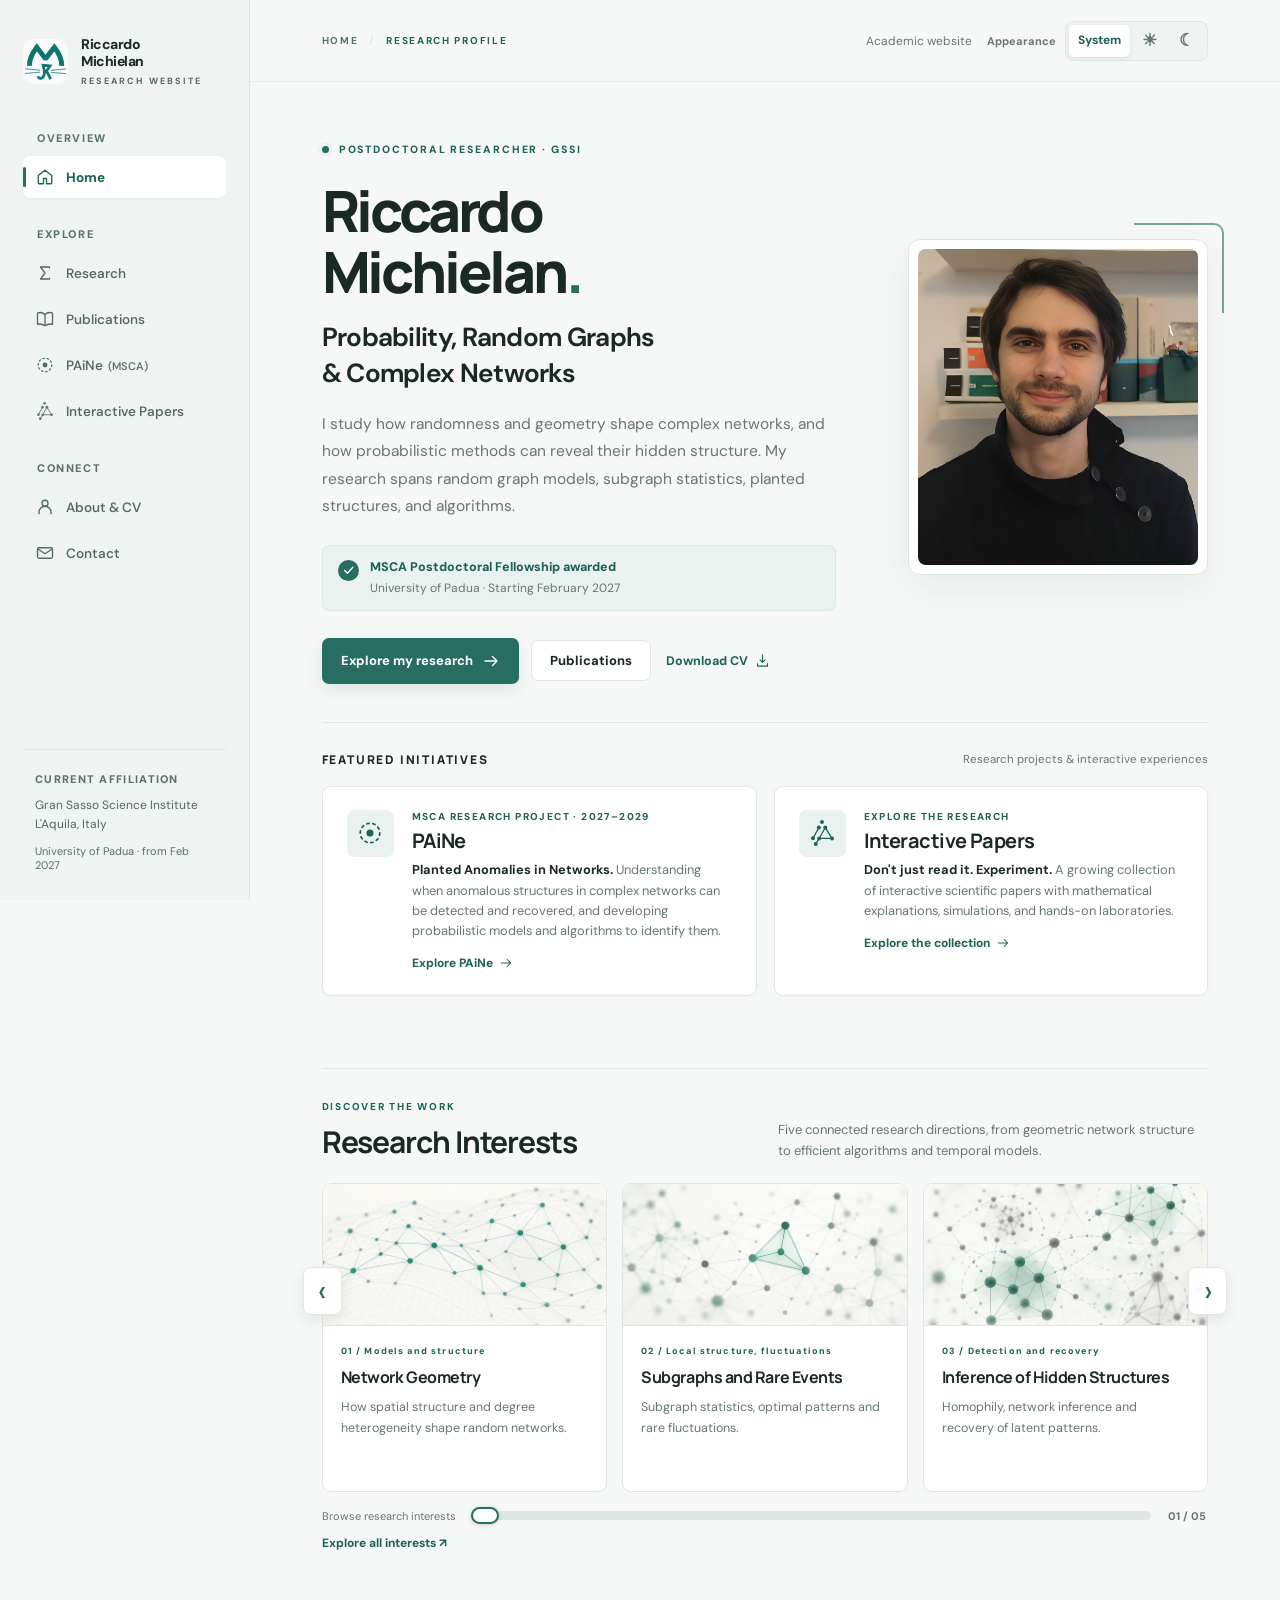
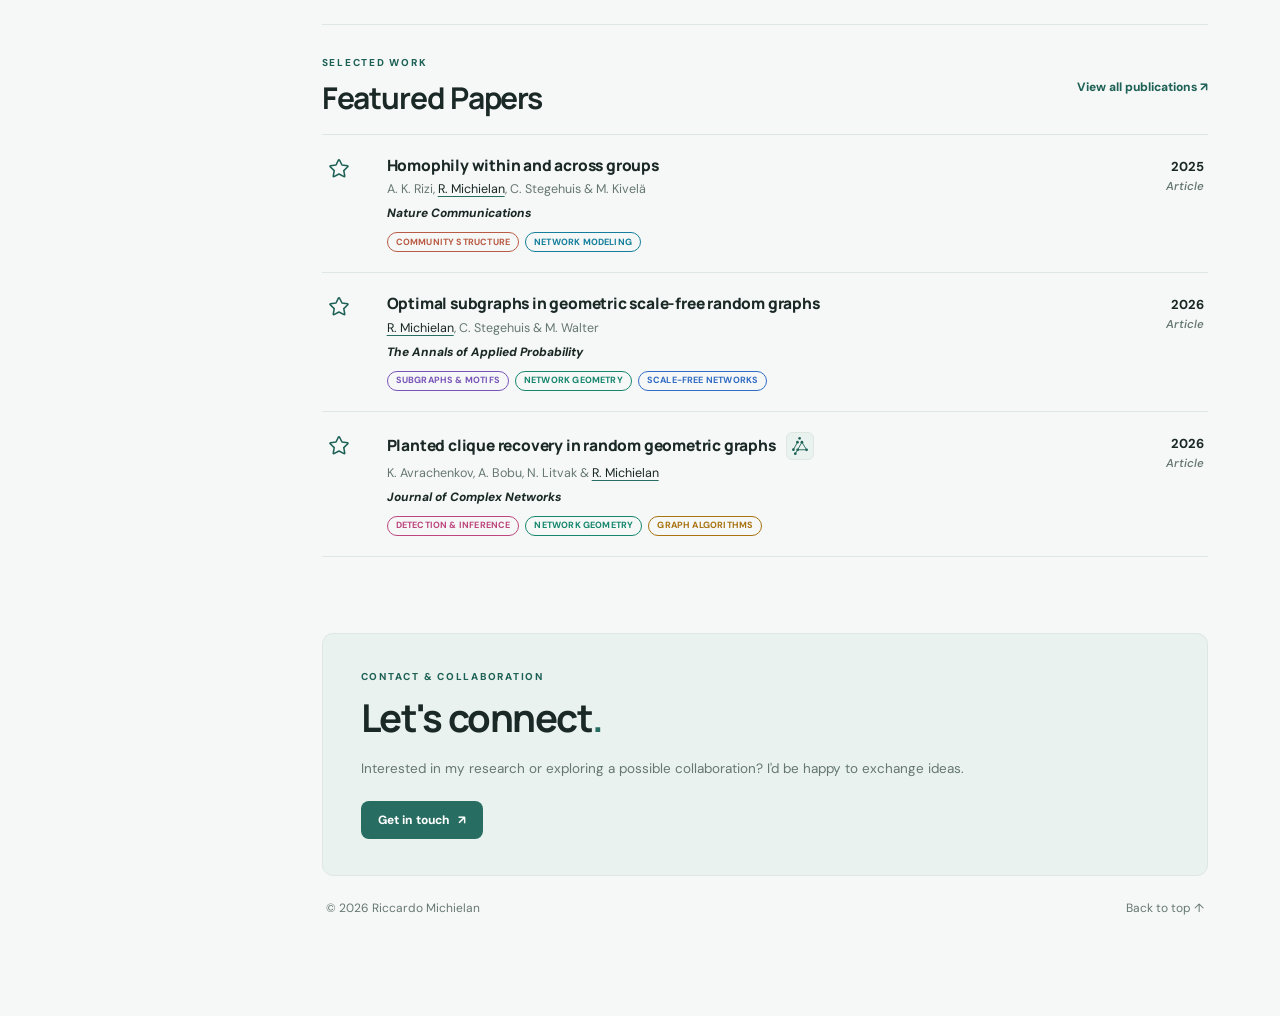
==== commit 941d7a0d: "Add files via upload" ====
--- a/index.html
+++ b/index.html
@@ -114,7 +114,7 @@
 <a aria-label="Read about Subgraphs and Rare Events" class="interest-card" href="research.html#subgraphs-rare-events"><div class="interest-art"><img alt="An abstract graph with a highlighted four-node tetrahedron motif" decoding="async" height="887" loading="lazy" src="assets/optimized/research-subgraphs-rare-events.webp" width="1774"/></div><div class="interest-content"><span class="interest-index">02 / Local structure, fluctuations</span><h3>Subgraphs and Rare Events</h3><p>Subgraph statistics, optimal patterns and rare fluctuations.</p></div></a>
 <a aria-label="Read about Inference of Hidden Structures" class="interest-card" href="research.html#hidden-structures"><div class="interest-art"><img alt="An abstract graph with dashed and partially obscured communities" decoding="async" height="887" loading="lazy" src="assets/optimized/research-hidden-structures.webp" width="1774"/></div><div class="interest-content"><span class="interest-index">03 / Detection and recovery</span><h3>Inference of Hidden Structures</h3><p>Homophily, network inference and recovery of latent patterns.</p></div></a>
 <a aria-label="Read about Scalable Graph Algorithms" class="interest-card" href="research.html#scalable-algorithms"><div class="interest-art"><img alt="An abstract network reorganized into smaller graph structures" decoding="async" height="887" loading="lazy" src="assets/optimized/research-scalable-algorithms.webp" width="1774"/></div><div class="interest-content"><span class="interest-index">04 / Efficient computation</span><h3>Scalable Graph Algorithms</h3><p>Efficient generation, sampling and analysis of random networks.</p></div></a>
-<a aria-label="Read about Temporal Networks &amp; Dynamics" class="interest-card" href="research.html#temporal-networks"><div class="interest-art"><img alt="An abstract temporal network with edges fading across layered time steps" decoding="async" height="887" loading="lazy" src="assets/optimized/research-temporal-networks.webp?v=124" width="1774"/></div><div class="interest-content"><span class="interest-index">05 / Network processes</span><h3>Temporal Networks &amp; Dynamics</h3><p>Connectivity and stochastic processes in time-varying graphs.</p></div></a>
+<a aria-label="Read about Temporal Networks &amp; Dynamics" class="interest-card" href="research.html#temporal-networks"><div class="interest-art"><img alt="An abstract temporal network with edges fading across layered time steps" decoding="async" height="887" loading="lazy" src="assets/optimized/research-temporal-networks.webp?v=1272" width="1774"/></div><div class="interest-content"><span class="interest-index">05 / Network processes</span><h3>Temporal Networks &amp; Dynamics</h3><p>Connectivity and stochastic processes in time-varying graphs.</p></div></a>
 </div>
 </div><button aria-label="Previous research interest" class="carousel-arrow carousel-arrow-prev" id="carousel-prev" type="button">‹</button><button aria-label="Next research interest" class="carousel-arrow carousel-arrow-next" id="carousel-next" type="button">›</button></div>
 <div class="carousel-bottom"><label class="carousel-range-label" for="carousel-scrubber">Browse research interests</label><input aria-label="Drag to browse the five research interests" id="carousel-scrubber" max="4" min="0" step="0.01" type="range" value="0"/><span aria-live="off" class="carousel-count" id="carousel-count">01 / 05</span></div>
--- a/assets/styles/site-refinements.css
+++ b/assets/styles/site-refinements.css
@@ -183,14 +183,19 @@
 .pub-record-venue{font-style:italic!important;font-weight:760!important;}
 
 
-/* Interactive Papers — keep the original placeholder art, with actual future titles. */
+/* v1.27.7 — future papers retain the same cover, meta, title and footer structure
+   as the available card. Dashed outline and muted text still signal availability. */
 .ip-article.placeholder{border:2px dashed #a2aaa9!important;opacity:1;box-shadow:none;}
 html[data-theme="dark"] .ip-article.placeholder{border-color:#74817f!important;}
-.ip-article.placeholder .ip-placeholder-art{background:var(--sidebar);}
-.ip-article.placeholder .ip-placeholder-copy{display:flex;min-height:133px;gap:13px;}
-.ip-article.placeholder .ip-future-title{font-size:15.5px;line-height:1.45;letter-spacing:-.25px;
-  font-weight:690;color:var(--muted);margin:0;overflow-wrap:anywhere;}
-.ip-article.placeholder .ip-placeholder-copy p{font-size:11.5px;font-weight:660;color:var(--subtle);margin:auto 0 0;}
+.ip-article.placeholder .ip-placeholder-art{aspect-ratio:1.66;background:var(--sidebar);border-bottom:1px solid var(--border);}
+.ip-article.placeholder .ip-placeholder-copy{padding:19px 18px 20px;display:flex;flex:1;flex-direction:column;gap:0;min-height:0;}
+.ip-article.placeholder .ip-article-meta{color:var(--subtle);margin:0 0 11px;font-size:10px;font-weight:800;letter-spacing:1.1px;}
+.ip-article.placeholder .ip-future-title{font-size:19px;line-height:1.35;letter-spacing:-.55px;font-weight:700;color:var(--muted);margin:0 0 11px;overflow-wrap:break-word;}
+.ip-article.placeholder .ip-placeholder-spacer{flex:1;min-height:0;margin:0 0 22px;}
+.ip-article.placeholder .ip-article-actions{border-top:1px solid var(--line);padding-top:15px;}
+.ip-article.placeholder .ip-coming-soon{display:inline-flex;align-items:center;width:auto;height:auto;opacity:1;background:transparent;border-radius:0;font-size:12px;line-height:18px;font-weight:800;color:var(--subtle);}
+@media(max-width:1160px){.ip-article.placeholder .ip-future-title{font-size:17px;}}
+@media(max-width:690px){.ip-article.placeholder .ip-future-title{font-size:19px;}}
 /* A little extra room for the longer Simple example, without clipping math. */
 .ip-mode .ip-example{min-height:246px;}
 .ip-mode .ip-example p{overflow-wrap:break-word;}
@@ -231,7 +236,7 @@
   .about-education{margin-left:22px;padding-left:5px;}
   .about-education-entry{gap:8px;}
   .about-education-entry h4{font-size:12.6px;}
-  .ip-article.placeholder .ip-placeholder-copy{display:flex!important;min-height:110px;}
-  .ip-article.placeholder .ip-placeholder-art{aspect-ratio:3.6;}
+  .ip-article.placeholder .ip-placeholder-copy{display:flex!important;min-height:0;}
+  .ip-article.placeholder .ip-placeholder-art{aspect-ratio:1.66;}
   .ip-mode .ip-example{min-height:0;}
 }
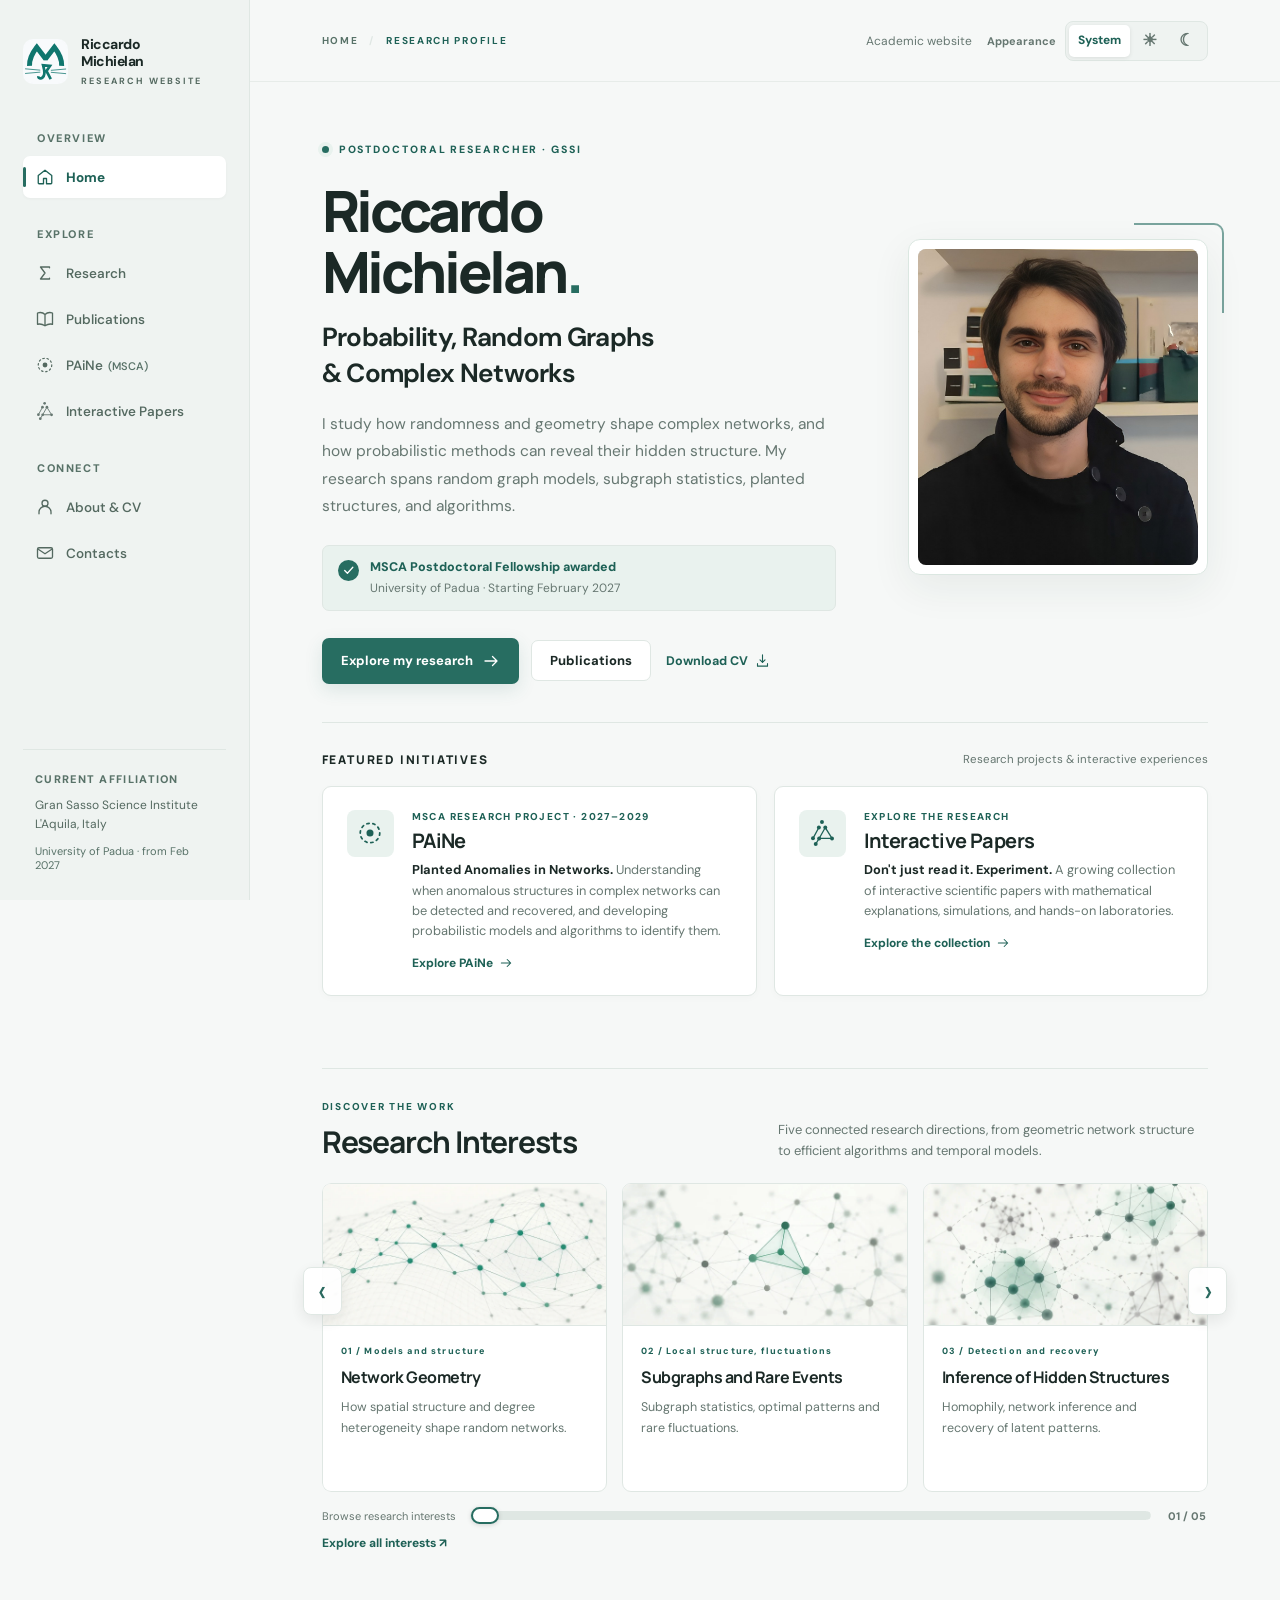
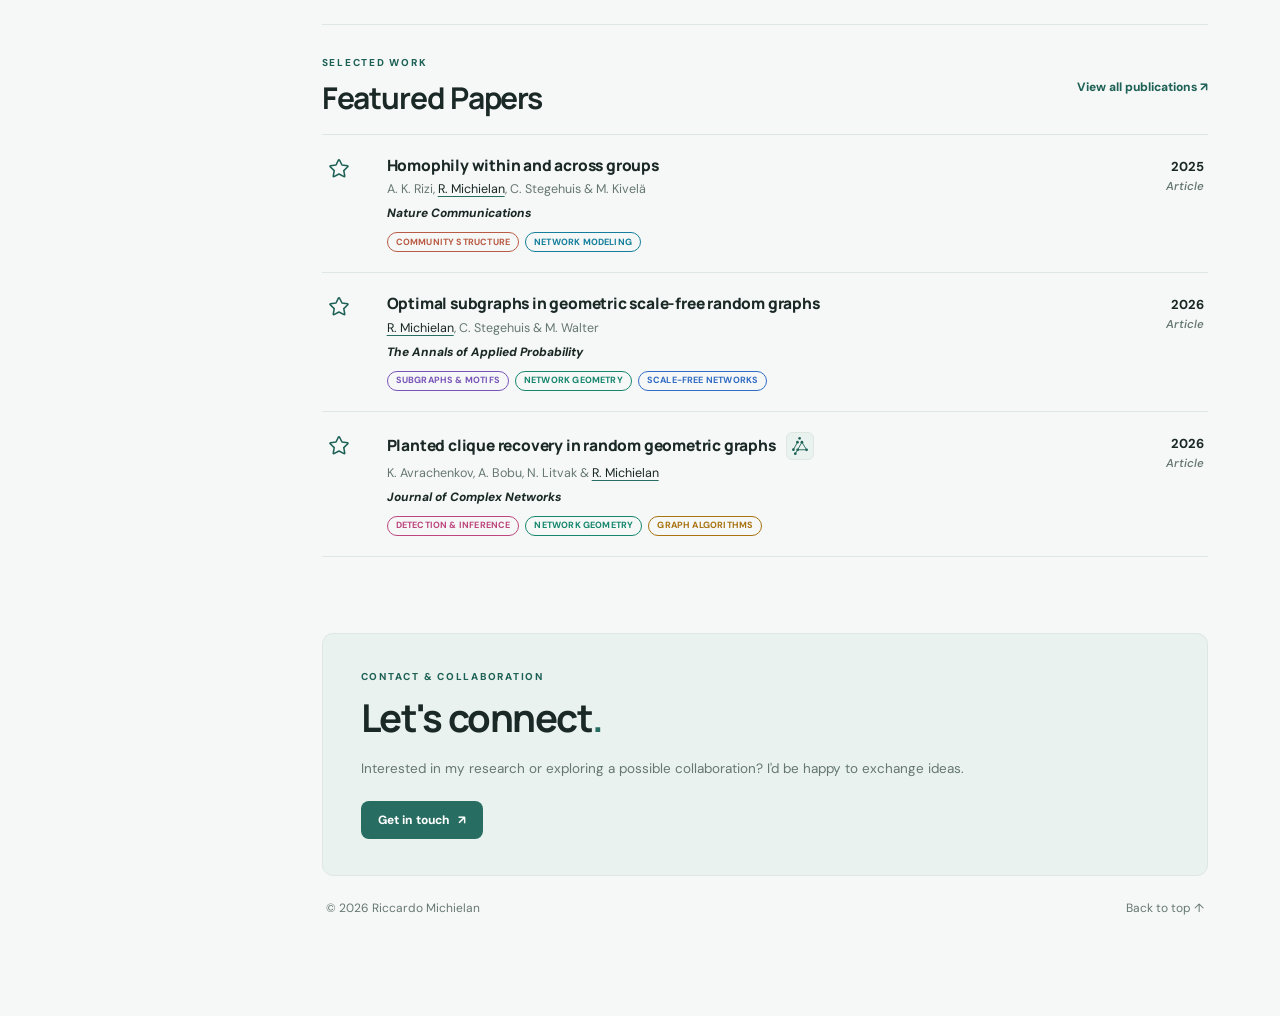
==== commit acc591f0: "Add files via upload" ====
--- a/index.html
+++ b/index.html
@@ -70,7 +70,7 @@
 </div></div>
 <div><p class="nav-label">CONNECT</p><div class="nav-list">
 <a class="nav-link" href="about.html"><svg class="ico"><use href="#i-user"></use></svg>About &amp; CV</a>
-<a class="nav-link" href="contacts.html"><svg class="ico"><use href="#i-mail"></use></svg>Contact</a>
+<a class="nav-link" href="contacts.html"><svg class="ico"><use href="#i-mail"></use></svg>Contacts</a>
 </div></div>
 </nav>
 <div class="sidebar-foot"><span class="key">CURRENT AFFILIATION</span><span class="where">Gran Sasso Science Institute<br/>L'Aquila, Italy</span><span class="tiny">University of Padua · from Feb 2027</span></div>
--- a/assets/styles/site-refinements.css
+++ b/assets/styles/site-refinements.css
@@ -180,7 +180,7 @@
   font-weight:730;text-transform:uppercase;letter-spacing:.18px;}
 
 /* Publications — journals and other bibliographic venues bold italic. */
-.pub-record-venue{font-style:italic!important;font-weight:760!important;}
+.pub-record-venue{font-style:italic!important;font-weight:800!important;color:var(--text)!important;}
 
 
 /* v1.27.7 — future papers retain the same cover, meta, title and footer structure
@@ -193,7 +193,7 @@
 .ip-article.placeholder .ip-future-title{font-size:19px;line-height:1.35;letter-spacing:-.55px;font-weight:700;color:var(--muted);margin:0 0 11px;overflow-wrap:break-word;}
 .ip-article.placeholder .ip-placeholder-spacer{flex:1;min-height:0;margin:0 0 22px;}
 .ip-article.placeholder .ip-article-actions{border-top:1px solid var(--line);padding-top:15px;}
-.ip-article.placeholder .ip-coming-soon{display:inline-flex;align-items:center;width:auto;height:auto;opacity:1;background:transparent;border-radius:0;font-size:12px;line-height:18px;font-weight:800;color:var(--subtle);}
+.ip-article.placeholder .ip-open-cta.ip-coming-soon{display:inline-flex;align-items:center;gap:9px;width:auto;height:auto;opacity:1;background:none;border-radius:0;font-size:12px;line-height:normal;font-weight:800;color:var(--subtle);}
 @media(max-width:1160px){.ip-article.placeholder .ip-future-title{font-size:17px;}}
 @media(max-width:690px){.ip-article.placeholder .ip-future-title{font-size:19px;}}
 /* A little extra room for the longer Simple example, without clipping math. */
@@ -201,6 +201,15 @@
 .ip-mode .ip-example p{overflow-wrap:break-word;}
 .ip-mode .ip-clique-math{overflow-x:auto;}
 
+
+/* Ensure the placeholder label shares the exact available-paper CTA icon and rhythm. */
+.ip-article.placeholder .ip-open-cta .ip-cta-icon{display:inline-block;width:18px;height:18px;flex:0 0 18px;background-color:currentColor;}
+
+/* Catalog Research preview: equations are pre-rendered by MathJax/TeX as SVG. */
+.ip-mode.research .ip-math-tex-inline mjx-container{display:inline-block;vertical-align:middle;}
+.ip-mode.research .ip-math-tex-display{display:block;text-align:center;margin:5px auto;}
+.ip-mode.research .ip-math-tex-display mjx-container{display:inline-block;max-width:100%;} 
+.ip-mode.research .ip-math-tex-display svg{max-width:100%;height:auto;}
 
 /* About — three academic career stops remain in the existing timeline;
    BSc/MSc are grouped in a less visually dominant Education subsection. */
@@ -221,6 +230,43 @@
   font-variant-numeric:tabular-nums;}
 
 
+/* v1.27.8 — Academic Journey: consistent milestones, dates and education. */
+.about-timeline{padding:10px 30px 12px 31px;}
+.about-timeline .about-timeline-item{
+  position:relative;grid-template-columns:minmax(0,1fr) max-content;
+  align-items:center;column-gap:28px;padding:25px 0 25px 35px;
+}
+.about-timeline .about-timeline-item::before{
+  left:1px;top:50%;transform:translateY(-50%);
+  box-sizing:border-box;width:12px;height:12px;border-width:2px;z-index:2;
+}
+.about-timeline .about-timeline-item::after{
+  left:6px;top:calc(50% + 7px);bottom:calc(-50% + 5px);
+  width:1px;background:var(--border);
+}
+.about-timeline .about-timeline-item:nth-child(3)::after{display:none;}
+.about-timeline .about-timeline-item .about-journey-content{gap:16px;align-items:center;}
+.about-timeline .about-dates{font-size:12px;align-self:center;padding:0;color:var(--muted);}
+.about-timeline .about-education{
+  margin:0 0 2px 35px;padding:16px 0 4px 0;
+  border-top:1px solid var(--line);
+}
+.about-timeline .about-education-entry{padding:11px 0 12px;gap:22px;}
+.about-timeline .about-education-years{font-size:11.5px;}
+@media(max-width:630px){
+  .about-timeline{padding:5px 15px 13px;}
+  .about-timeline .about-timeline-item{
+    grid-template-columns:1fr;gap:10px;padding:23px 0 23px 27px;
+  }
+  .about-timeline .about-timeline-item::before{left:0;top:30px;transform:none;}
+  .about-timeline .about-timeline-item::after{left:5px;top:42px;bottom:-32px;}
+  .about-timeline .about-dates{grid-row:1;align-self:start;justify-self:start;font-size:10.5px;}
+  .about-timeline .about-timeline-item .about-journey-content{gap:11px;align-items:center;}
+  .about-timeline .about-education{margin:0 0 0 27px;padding:17px 0 0;}
+  .about-timeline .about-education-entry{gap:10px;}
+  .about-timeline .about-education-years{font-size:10.5px;}
+}
+
 @media(max-width:930px){
   /* Both placeholders remain visible even when the catalogue moves to two columns. */
   .ip-catalog .ip-article.placeholder:last-child{display:flex;}
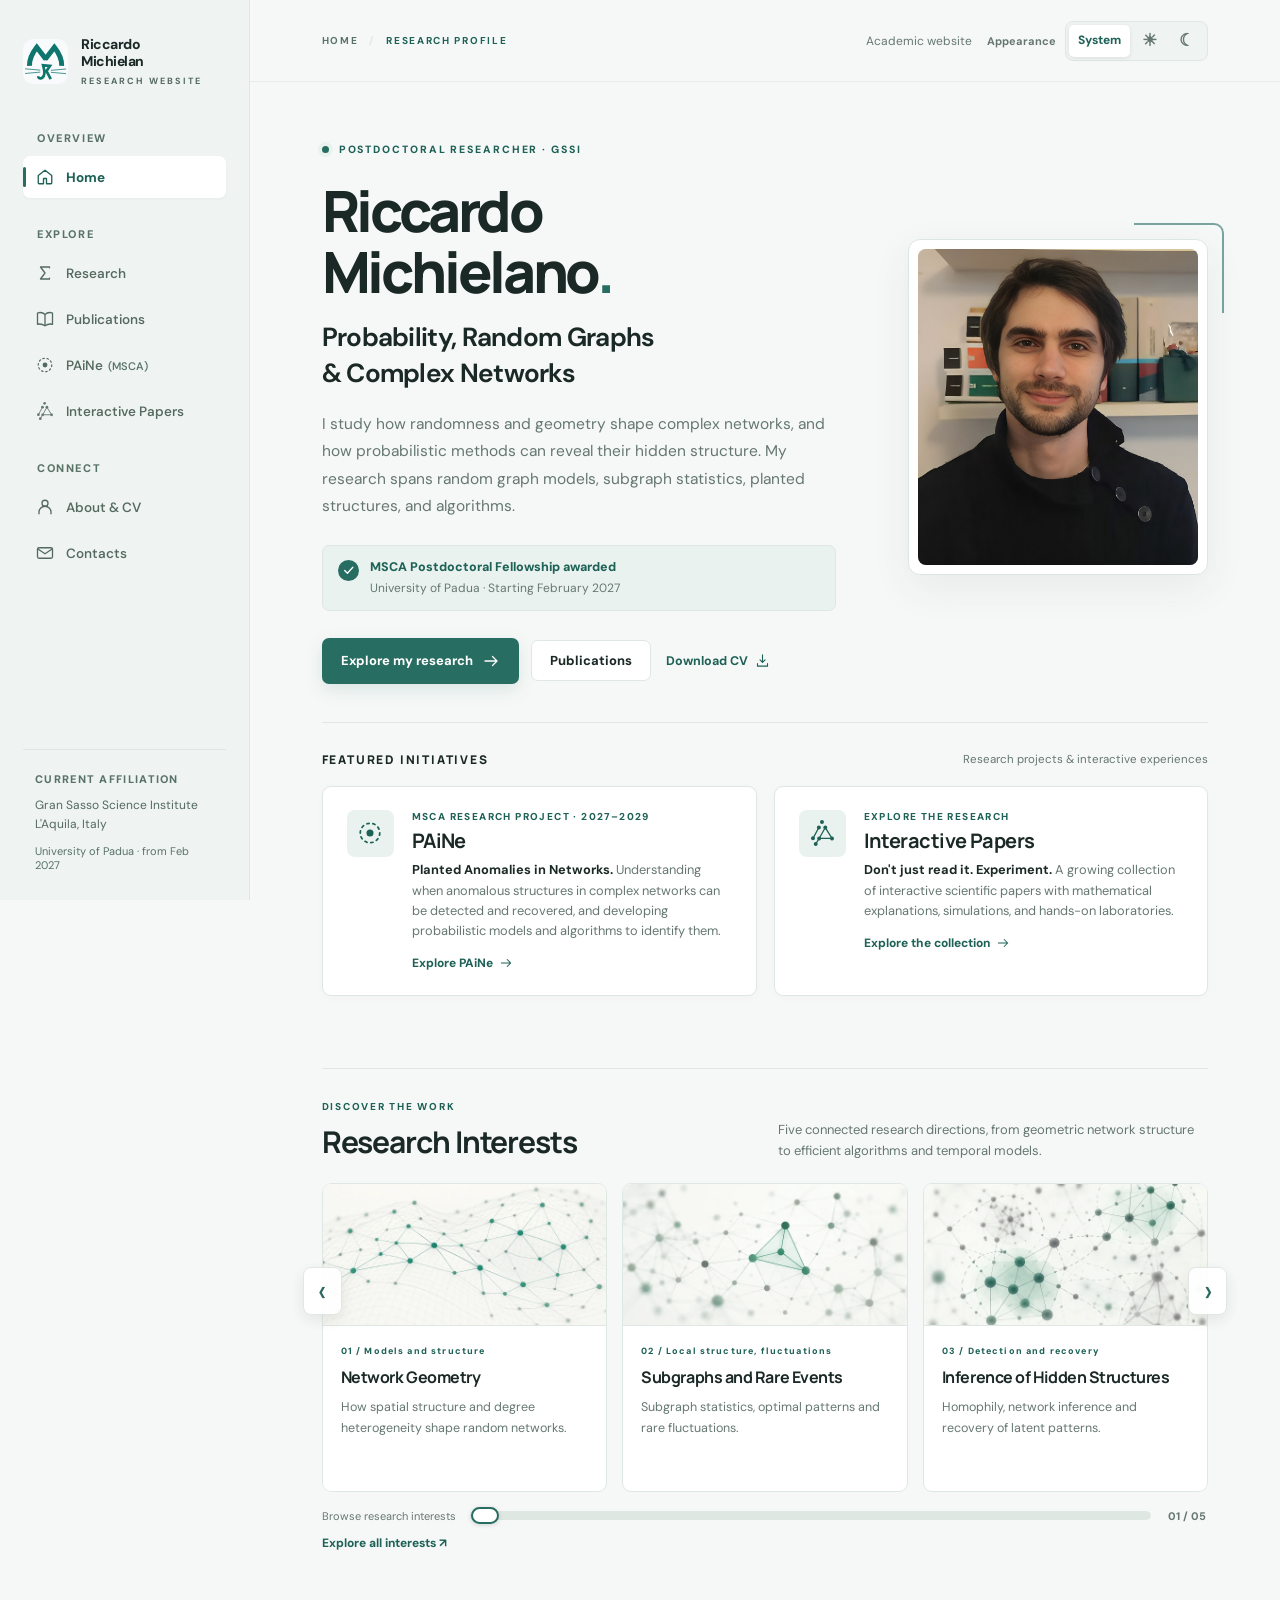
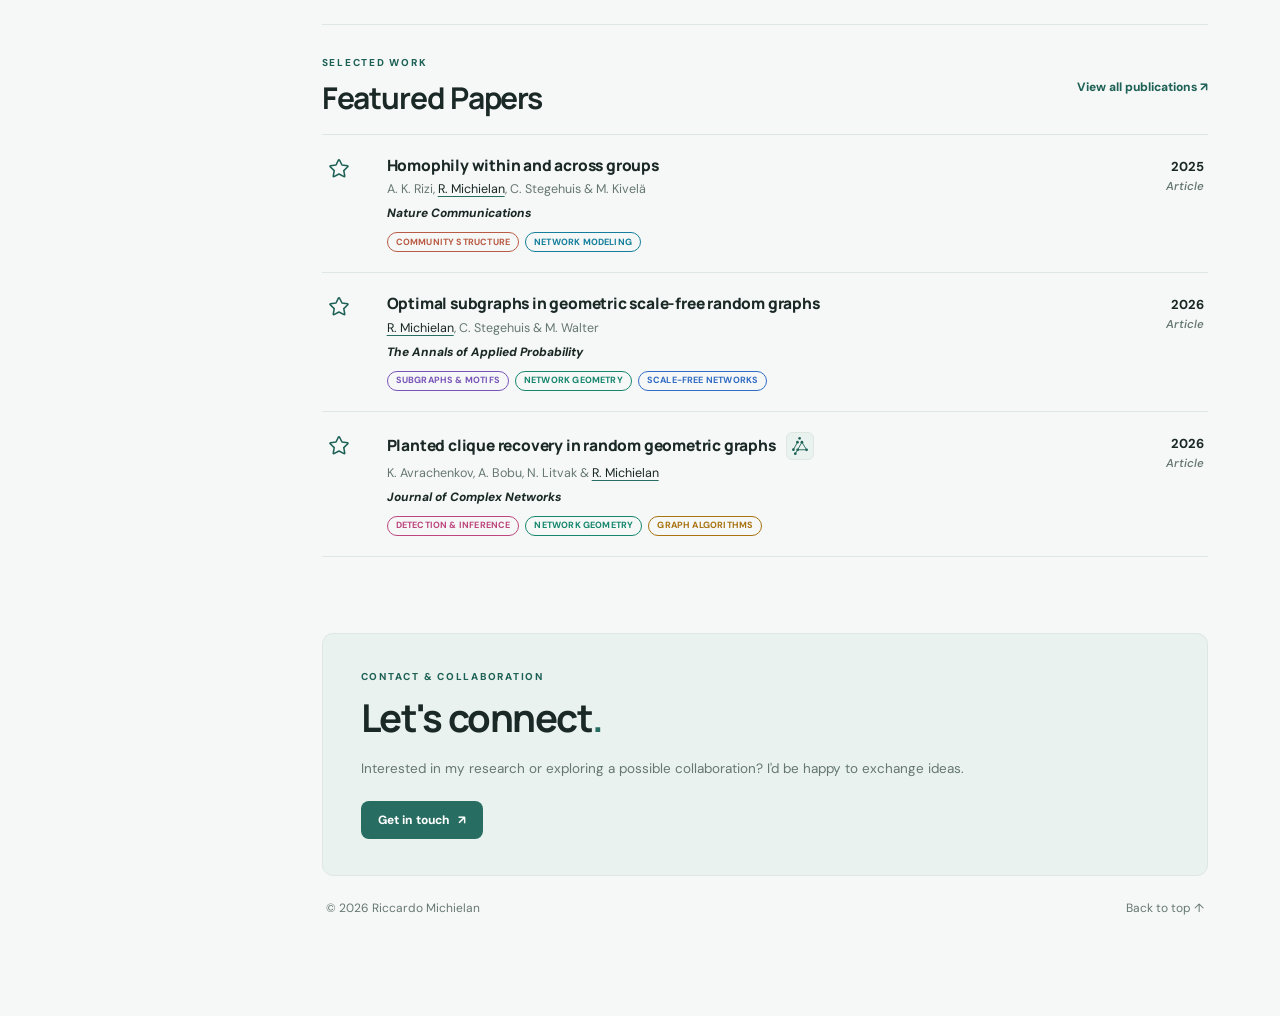
==== commit bfa09638: "Update research page" ====
--- a/index.html
+++ b/index.html
@@ -86,7 +86,7 @@
 <div class="hero-copy">
 <div class="hero-head">
 <div class="eyebrow">Postdoctoral researcher · GSSI</div>
-<h1 id="hero-title"><span>Riccardo</span><span>Michielan<i>.</i></span></h1>
+<h1 id="hero-title"><span>Riccardo</span><span>Michielano<i>.</i></span></h1>
 <p class="hero-discipline">Probability, Random Graphs<br/>&amp; Complex Networks</p>
 </div>
 <div class="hero-body">
--- a/assets/styles/site-refinements.css
+++ b/assets/styles/site-refinements.css
@@ -140,13 +140,6 @@
 /* Mathematical example: a correct, planar K4 with precisely six edges. */
 .ip-clique-preview{max-width:195px;width:100%;height:auto;max-height:135px;margin:10px auto 0;overflow:visible;}
 .ip-graph-caption{text-align:center;margin:2px 0 0!important;color:var(--mode-muted);font-size:10.5px!important;}
-/* Native MathML displays the annotated LaTeX directly without external scripts or fonts. */
-.ip-clique-math{display:flex;flex-direction:column;align-items:center;gap:13px;margin-top:15px;
-  padding:15px 9px 13px;border-radius:7px;background:var(--mode-soft);color:var(--mode-ink);}
-.ip-clique-math math{font-size:clamp(18px,2vw,24px);max-width:100%;font-family:'Cambria Math','STIX Two Math','Latin Modern Math',serif;}
-.ip-clique-math math + .ip-math-explain{margin:0;font-size:10.5px;line-height:1.45;color:var(--mode-muted);text-align:center;}
-.ip-clique-math math:last-child{font-size:18px;}
-.ip-inline-math{font-size:1.05em;vertical-align:middle;}
 .ip-example p{line-height:1.65;}
 /* Entire Interactive Paper card, including Open, is one link, no DOI/details detours. */
 .ip-article-link{display:flex;flex:1;flex-direction:column;min-height:100%;color:inherit;text-decoration:none!important;}
@@ -155,7 +148,6 @@
 .ip-open-cta{display:inline-flex;align-items:center;gap:9px;color:var(--accent-ink);font-size:12px;font-weight:800;}
 .ip-cta-icon{width:18px;height:18px;flex:0 0 18px;}
 .ip-article-link:hover .ip-open-cta{text-decoration:underline;text-underline-offset:3px;}
-@media(max-width:430px){.ip-clique-math{padding:12px 4px;}.ip-clique-math math{font-size:18px;}}
 
 /* Home — hollow, softly rounded stars without any surrounding tile. */
 .publications-section .pub-star-item{
@@ -199,7 +191,6 @@
 /* A little extra room for the longer Simple example, without clipping math. */
 .ip-mode .ip-example{min-height:246px;}
 .ip-mode .ip-example p{overflow-wrap:break-word;}
-.ip-mode .ip-clique-math{overflow-x:auto;}
 
 
 /* Ensure the placeholder label shares the exact available-paper CTA icon and rhythm. */
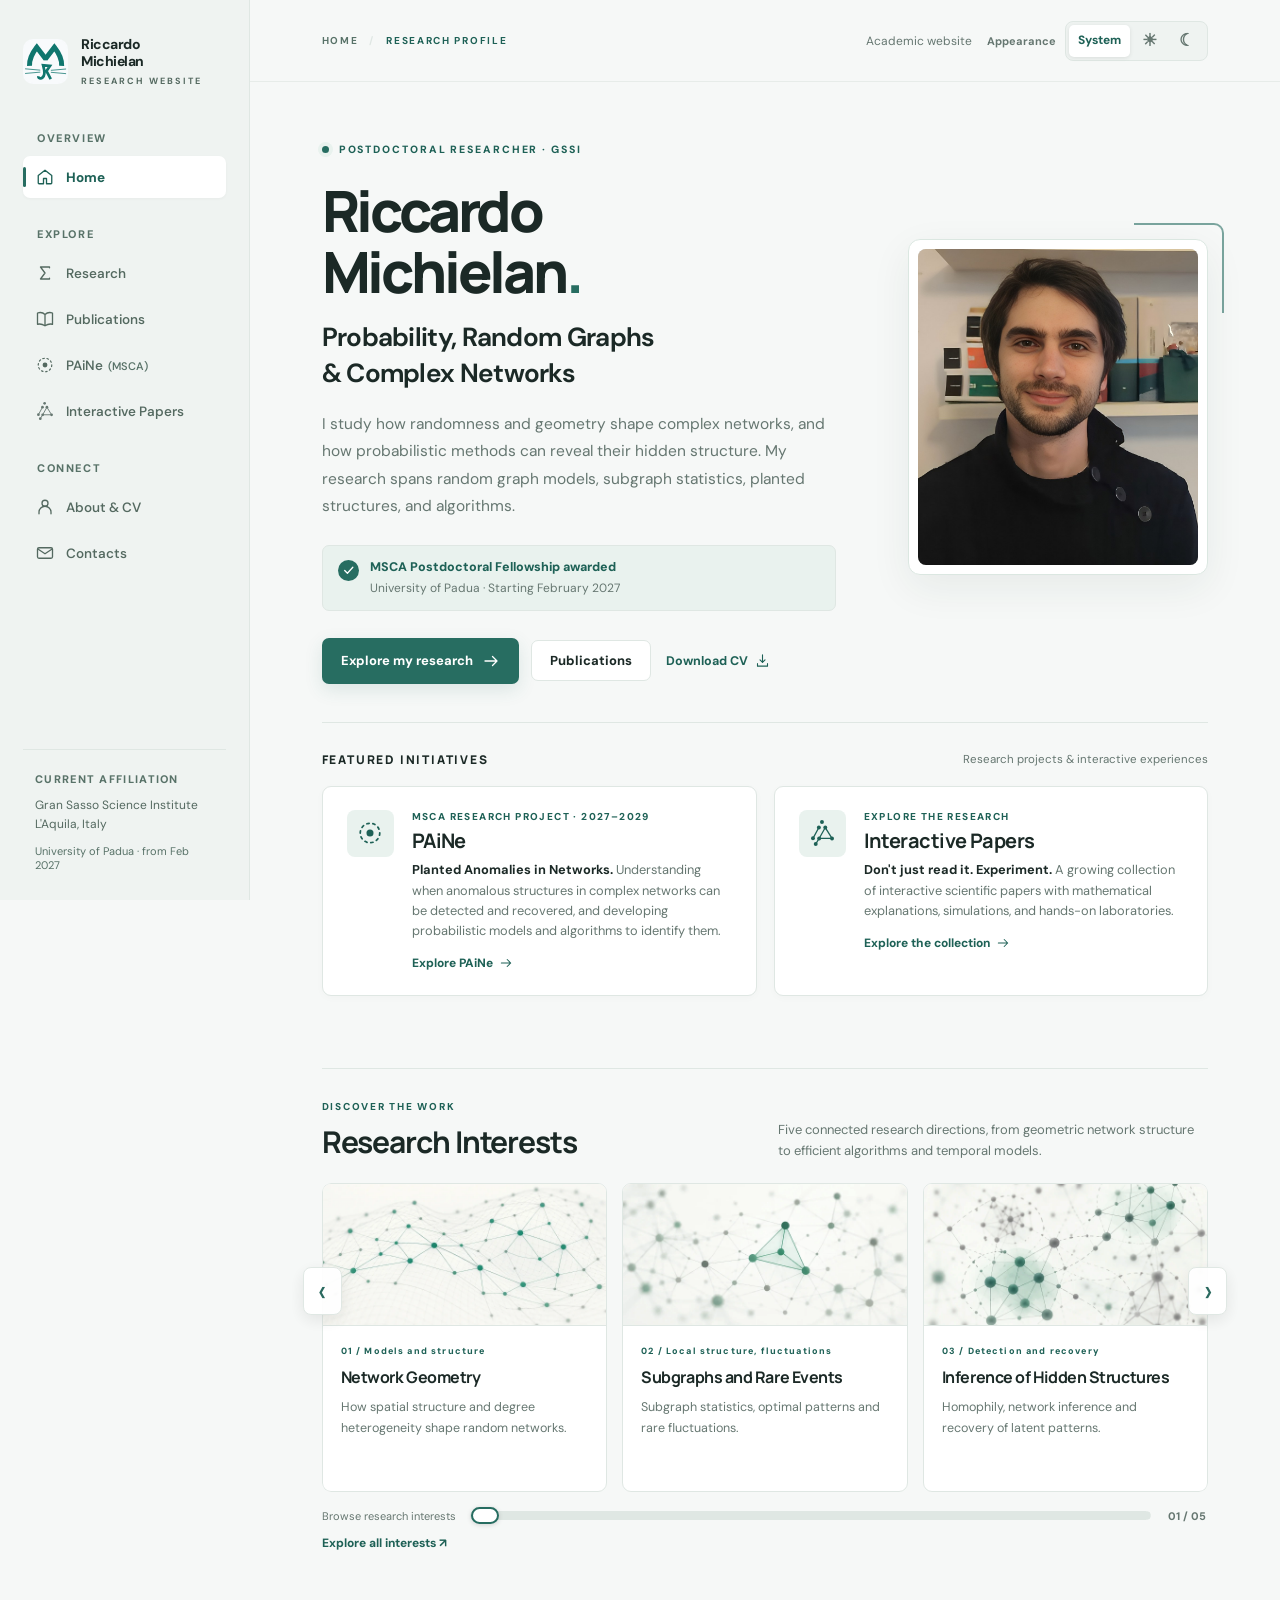
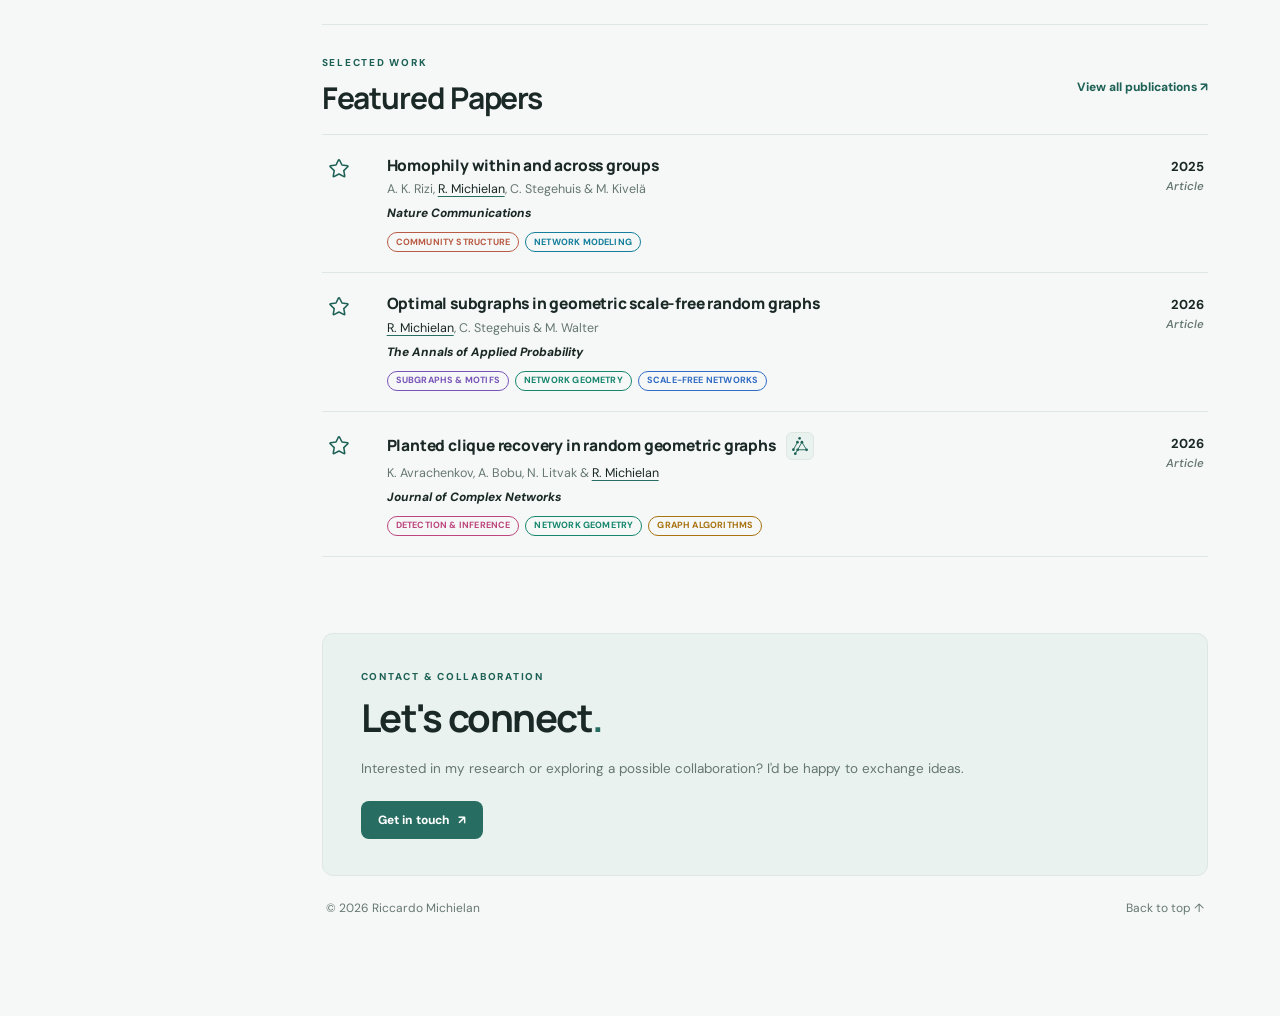
==== commit 8bdf3d9b: "Correct surname spelling Co-authored-by: Copilot <223556219+Copilot@users.noreply.github.com>" ====
--- a/index.html
+++ b/index.html
@@ -86,7 +86,7 @@
 <div class="hero-copy">
 <div class="hero-head">
 <div class="eyebrow">Postdoctoral researcher · GSSI</div>
-<h1 id="hero-title"><span>Riccardo</span><span>Michielano<i>.</i></span></h1>
+<h1 id="hero-title"><span>Riccardo</span><span>Michielan<i>.</i></span></h1>
 <p class="hero-discipline">Probability, Random Graphs<br/>&amp; Complex Networks</p>
 </div>
 <div class="hero-body">
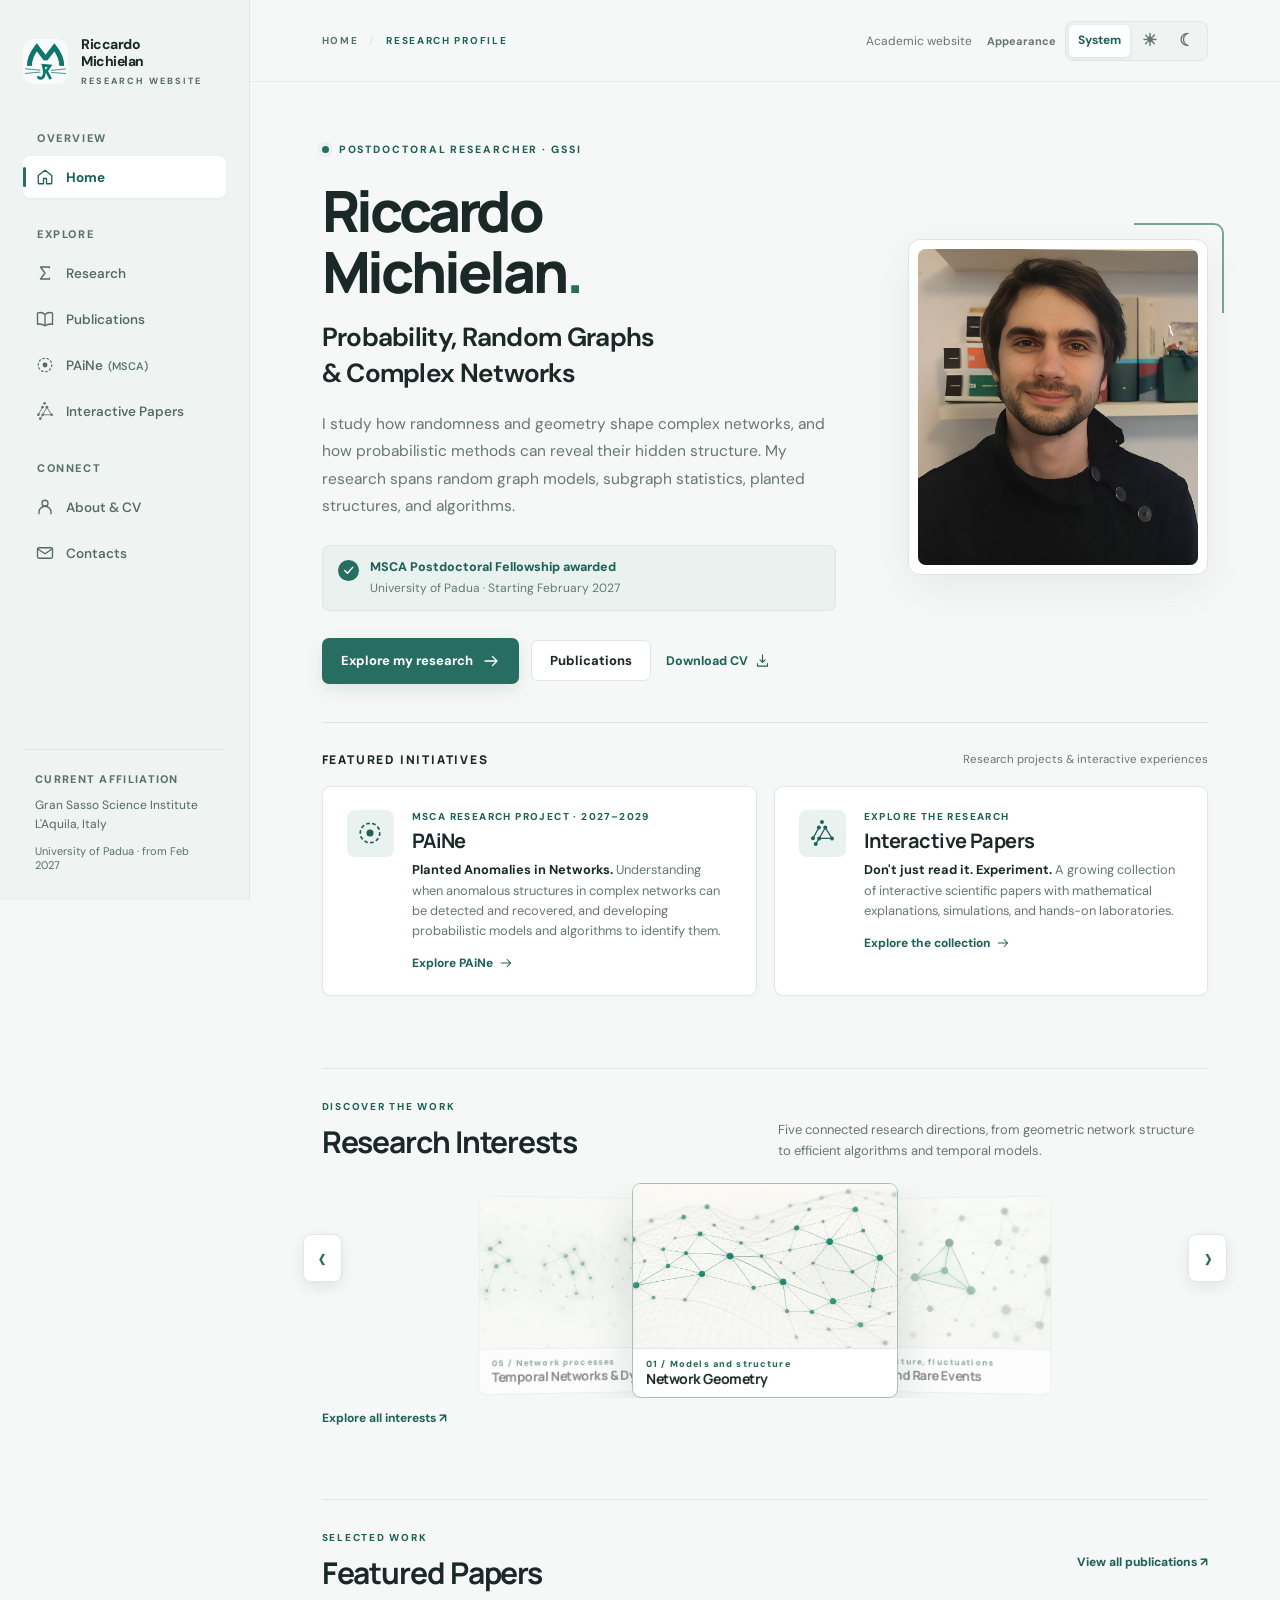
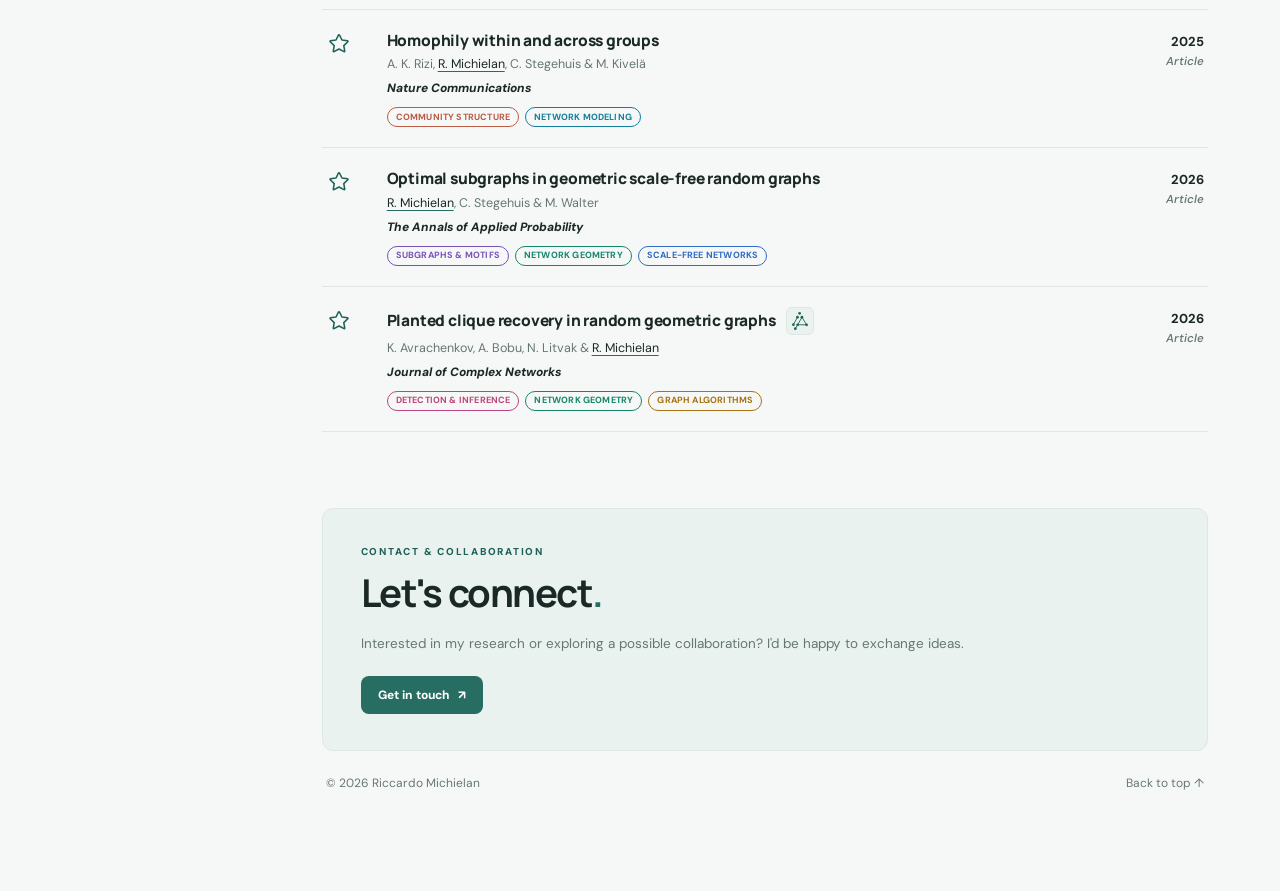
==== commit aef0bd77: "Refine homepage research carousel Co-authored-by: Copilot <223556219+Copilot@users.noreply.github.co" ====
--- a/index.html
+++ b/index.html
@@ -32,7 +32,7 @@
 <script type="application/ld+json">{"@context":"https://schema.org","@graph":[{"@type":"WebPage","@id":"https://riccardo1803.github.io/site/#webpage","url":"https://riccardo1803.github.io/site/","name":"Riccardo Michielan — Research","inLanguage":"en","author":{"@id":"https://riccardo1803.github.io/site/#riccardo-michielan"}},{"@type":"Person","@id":"https://riccardo1803.github.io/site/#riccardo-michielan","name":"Riccardo Michielan","url":"https://riccardo1803.github.io/site/","image":"https://riccardo1803.github.io/site/assets/riccardo-portrait.jpg","identifier":"https://orcid.org/0000-0003-4642-8507","sameAs":["https://orcid.org/0000-0003-4642-8507","https://scholar.google.com/citations?user=sJLqJegAAAAJ&hl=en","https://www.researchgate.net/profile/Riccardo-Michielan-2","https://github.com/riccardo1803"],"knowsAbout":["Probability theory","Random graphs","Complex networks","Network geometry"],"affiliation":{"@type":"CollegeOrUniversity","name":"Gran Sasso Science Institute"},"alumniOf":[{"@type":"CollegeOrUniversity","name":"University of Twente"},{"@type":"CollegeOrUniversity","name":"University of Padua"}]},{"@type":"WebSite","@id":"https://riccardo1803.github.io/site/#website","url":"https://riccardo1803.github.io/site/","name":"Riccardo Michielan — Research","inLanguage":"en","creator":{"@id":"https://riccardo1803.github.io/site/#riccardo-michielan"}}]}</script>
 <!-- SEO GENERATED: END -->
 <title>Riccardo Michielan — Research</title>
-<link href="assets/styles/site-core.css" rel="stylesheet"/>
+<link href="assets/styles/site-core.css?v=20261028-8x5-categories" rel="stylesheet"/>
 <link href="assets/styles/carousel-foundation.css" rel="stylesheet"/>
 <link href="assets/styles/index-specific.css" rel="stylesheet"/>
 <link href="assets/styles/site-refinements.css" rel="stylesheet"/>
@@ -117,7 +117,6 @@
 <a aria-label="Read about Temporal Networks &amp; Dynamics" class="interest-card" href="research.html#temporal-networks"><div class="interest-art"><img alt="An abstract temporal network with edges fading across layered time steps" decoding="async" height="887" loading="lazy" src="assets/optimized/research-temporal-networks.webp?v=1272" width="1774"/></div><div class="interest-content"><span class="interest-index">05 / Network processes</span><h3>Temporal Networks &amp; Dynamics</h3><p>Connectivity and stochastic processes in time-varying graphs.</p></div></a>
 </div>
 </div><button aria-label="Previous research interest" class="carousel-arrow carousel-arrow-prev" id="carousel-prev" type="button">‹</button><button aria-label="Next research interest" class="carousel-arrow carousel-arrow-next" id="carousel-next" type="button">›</button></div>
-<div class="carousel-bottom"><label class="carousel-range-label" for="carousel-scrubber">Browse research interests</label><input aria-label="Drag to browse the five research interests" id="carousel-scrubber" max="4" min="0" step="0.01" type="range" value="0"/><span aria-live="off" class="carousel-count" id="carousel-count">01 / 05</span></div>
 </div><a class="section-all-link" href="research.html">Explore all interests ↗</a></section>
 <section aria-labelledby="pub-heading" class="below-section publications-section" id="publications">
 <div class="section-title-row publication-title-row"><div><div class="small-overline">SELECTED WORK</div><h2 id="pub-heading">Featured Papers</h2></div><a class="view-all" href="publications.html">View all publications <span aria-hidden="true">↗</span></a></div>
@@ -137,5 +136,5 @@
 </main>
 </div>
 <script src="assets/site-shell.js"></script>
-<script src="assets/research-carousel.js"></script></body>
+<script src="assets/research-carousel.js?v=20261028-carousel-fix"></script></body>
 </html>
--- a/assets/styles/site-core.css
+++ b/assets/styles/site-core.css
@@ -242,9 +242,17 @@
 /* v1.7: reusable artistic five-area carousel */
 .research-carousel{min-width:0;position:relative}
 .carousel-viewport{overflow-x:auto;overflow-y:hidden;scroll-snap-type:x mandatory;scrollbar-width:none;overscroll-behavior-inline:contain;scroll-behavior:smooth;border-radius:9px;}
+.carousel-viewport.is-3d-carousel{position:relative;overflow:hidden;scroll-snap-type:none;scroll-behavior:auto;perspective:1300px;perspective-origin:50% 48%;isolation:isolate;transition:height .95s cubic-bezier(.2,.7,.16,1)}
 .carousel-viewport::-webkit-scrollbar{display:none}
-.carousel-track{display:flex;gap:15px;align-items:stretch}
-.carousel-track .interest-card{flex:0 0 calc((100% - 30px)/3);scroll-snap-align:start;display:block;color:var(--text);text-decoration:none}
+.carousel-viewport.is-3d-carousel .carousel-track{position:relative;display:block;width:100%;height:100%;transform-style:preserve-3d}
+.carousel-viewport.is-3d-carousel .carousel-track .interest-card{box-sizing:border-box;position:absolute;top:0;left:50%;display:block;width:min(30%,320px);height:100%;margin:0;scroll-snap-align:none;backface-visibility:hidden;transform-origin:50% 50%;transition:transform .95s cubic-bezier(.2,.7,.16,1),opacity .8s ease,filter .8s ease,box-shadow .8s ease;opacity:0;filter:blur(1px);pointer-events:none}
+.carousel-viewport.is-3d-carousel .interest-art{aspect-ratio:8/5}
+.carousel-viewport.is-3d-carousel .interest-content p{display:none}
+.carousel-viewport.is-3d-carousel .interest-content{min-height:0;padding:9px 13px 10px}
+.carousel-viewport.is-3d-carousel .interest-content h3{margin:0;font-size:14px}
+.carousel-viewport.is-3d-carousel .carousel-track .interest-card.is-active{opacity:1;filter:none;pointer-events:auto;box-shadow:0 22px 50px rgba(14,40,32,.13);border-color:color-mix(in srgb,var(--accent) 32%,var(--border))}
+.carousel-viewport.is-3d-carousel .carousel-track .interest-card.is-neighbor{opacity:.52;filter:blur(.75px) saturate(.83)}
+.carousel-viewport.is-3d-carousel .carousel-track .interest-card.is-distant{opacity:.42;filter:blur(.35px) saturate(.75)}
 .carousel-track .interest-card:focus-visible{outline:3px solid var(--accent);outline-offset:-3px}
 .interest-content{min-height:165px;display:flex;flex-direction:column}
 .interest-content h3{margin-bottom:9px}
@@ -258,7 +266,6 @@
 .carousel-pause:hover{color:var(--text);border-color:var(--accent)}
 .section-all-link{display:inline-flex;margin-top:12px;color:var(--accent-ink);font-size:12px;font-weight:750}
 .section-all-link:hover{text-decoration:underline}
-@media(max-width:1000px){.carousel-track{gap:12px}.carousel-track .interest-card{flex-basis:calc((100% - 12px)/2)}}
-@media(max-width:660px){.carousel-track .interest-card{flex:0 0 84%;}.carousel-viewport{margin-right:-21px;padding-right:21px}.interest-art{aspect-ratio:2/1}.interest-content{min-height:157px}.carousel-bottom{margin-top:13px}}
-@media(prefers-reduced-motion:reduce){.carousel-viewport{scroll-behavior:auto}.carousel-progress span{transition:none}}
-
+@media(max-width:850px){.carousel-viewport.is-3d-carousel .carousel-track .interest-card{width:38%}}
+@media(max-width:660px){.carousel-viewport{margin-right:-21px;padding-right:21px}.carousel-viewport.is-3d-carousel{margin-right:-21px;padding-right:0}.carousel-viewport.is-3d-carousel .carousel-track .interest-card{width:48%}.carousel-viewport.is-3d-carousel .interest-content{padding:8px}.carousel-viewport.is-3d-carousel .interest-content h3{font-size:12px}.carousel-bottom{margin-top:13px}}
+@media(prefers-reduced-motion:reduce){.carousel-viewport{scroll-behavior:auto}.carousel-viewport.is-3d-carousel,.carousel-viewport.is-3d-carousel .interest-card{transition:none!important}.carousel-progress span{transition:none}}
